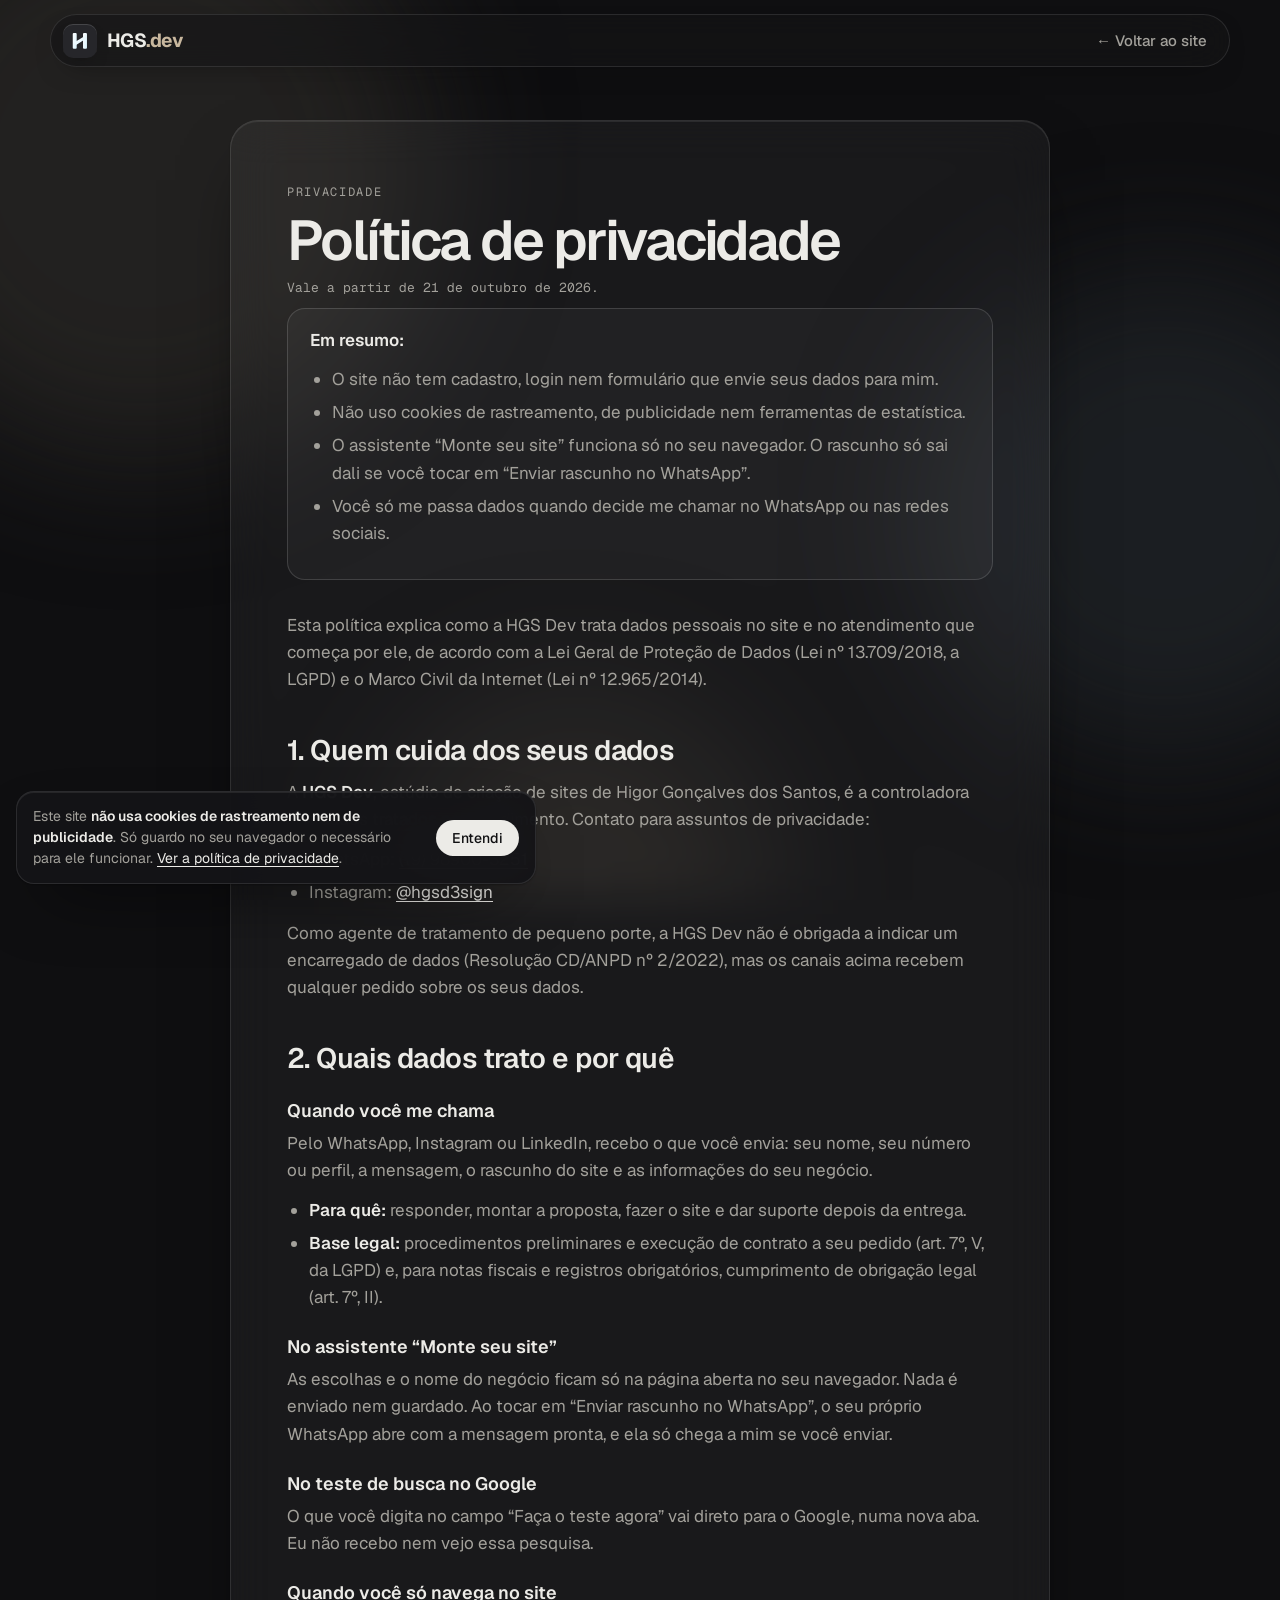
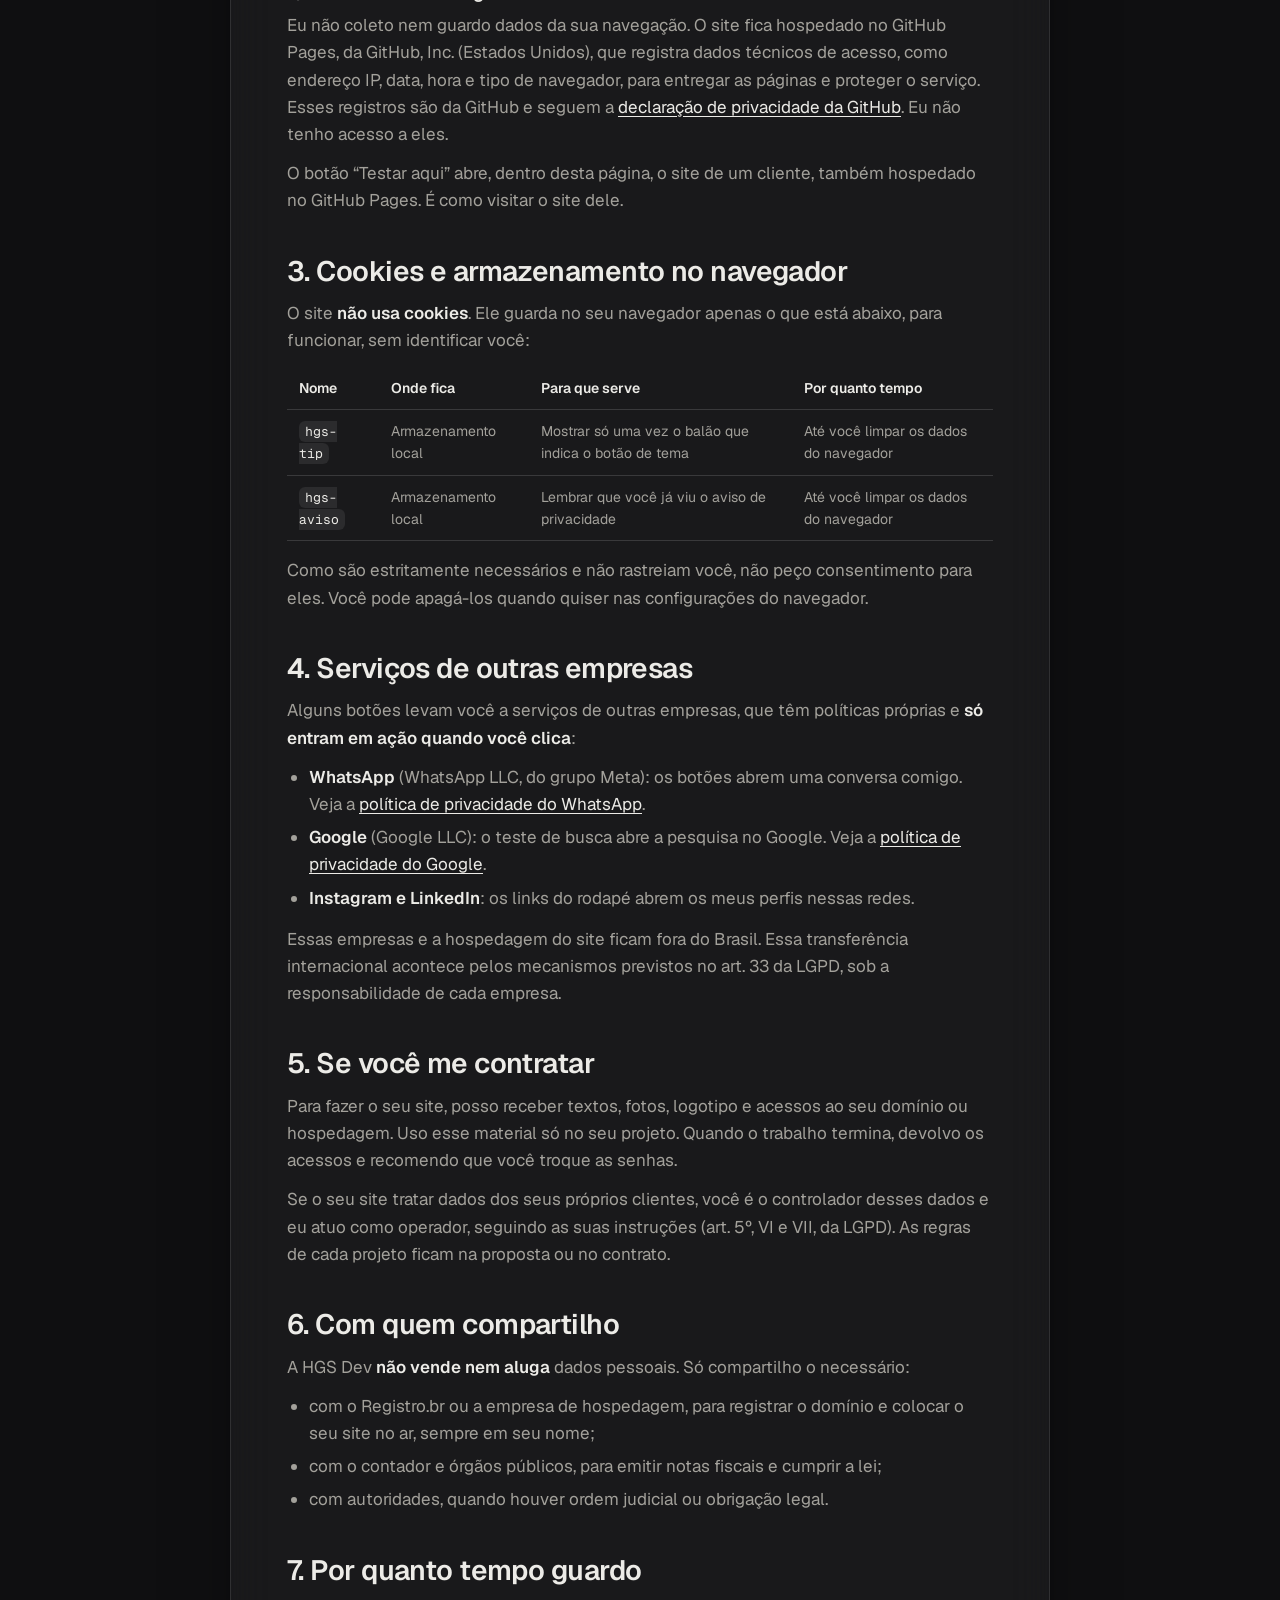
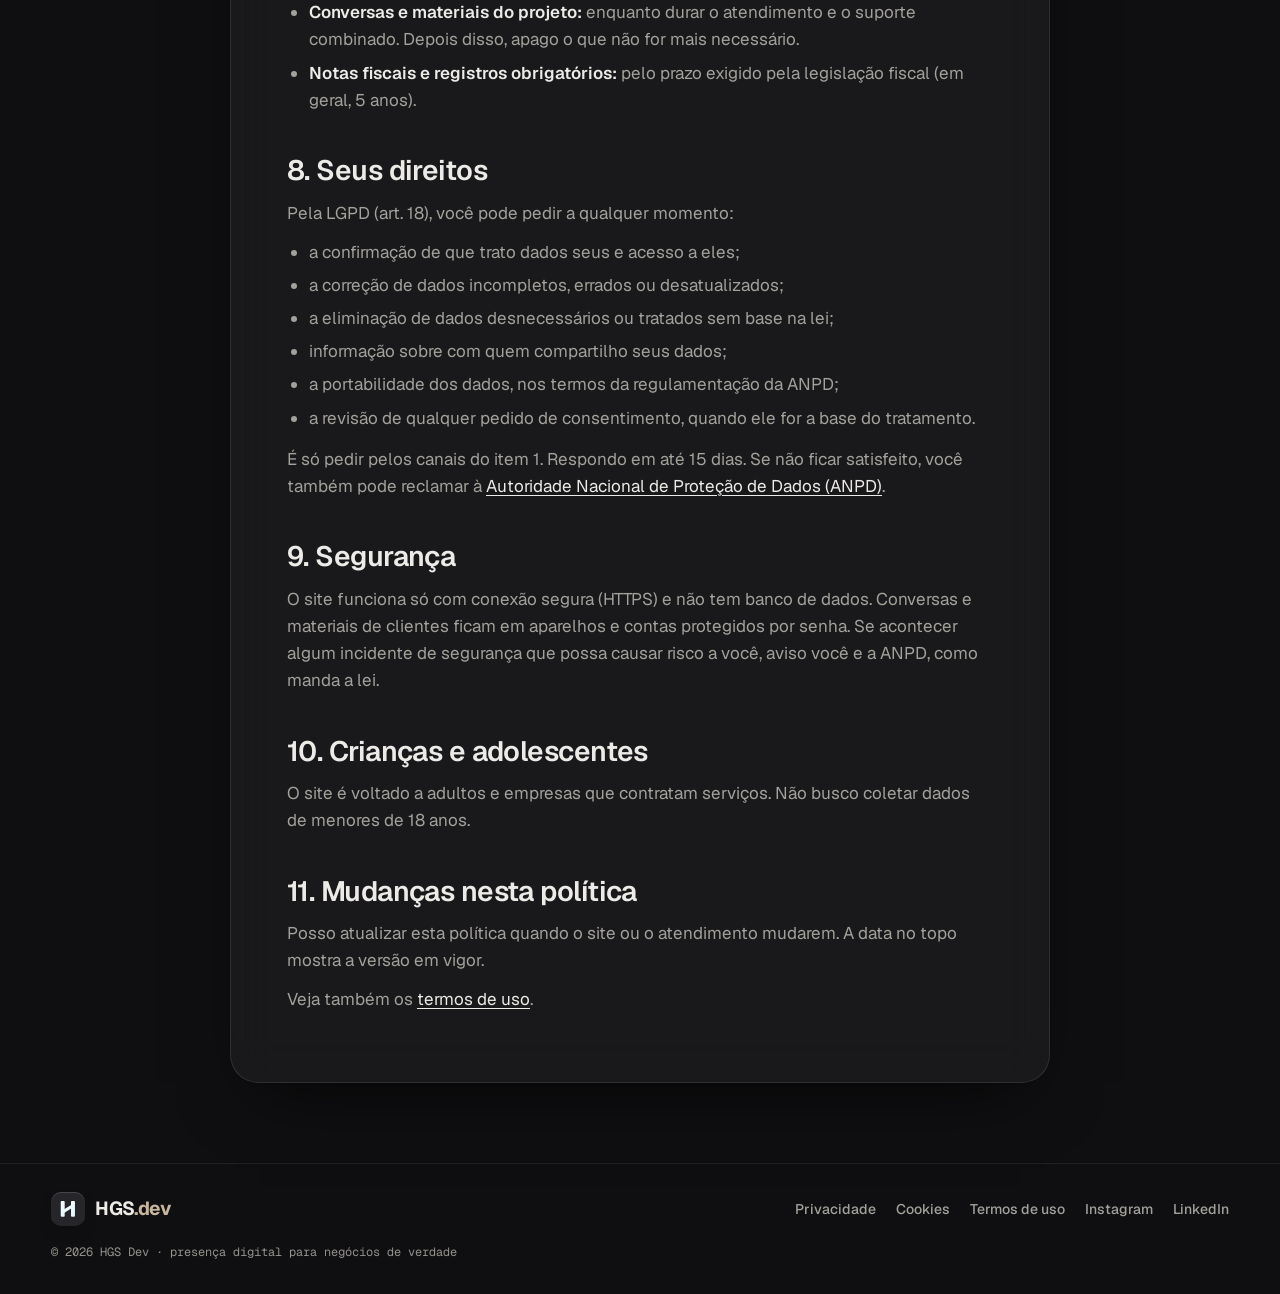
==== privacidade.html @ a647f573 "Política de privacidade, termos de uso e aviso de cookies (LGPD) - Páginas privacidade.html e termos" ====
<!doctype html>
<html lang="pt-BR" data-theme="dark">
<head>
  <meta charset="utf-8">
  <meta name="viewport" content="width=device-width, initial-scale=1">
  <title>Política de privacidade | HGS Dev</title>
  <meta name="description" content="Como o site da HGS Dev trata dados pessoais, cookies e armazenamento local, conforme a LGPD.">
  <link rel="canonical" href="https://www.hgsdev.com.br/privacidade.html">
  <meta name="theme-color" content="#0f0f11">
  <link rel="icon" href="img/favicon.svg" type="image/svg+xml">
  <link rel="preload" href="fonts/geist-normal-latin.woff2" as="font" type="font/woff2" crossorigin>
  <link rel="stylesheet" href="css/fonts.css">
  <link rel="stylesheet" href="css/style.css?v=10">
</head>
<body class="page-legal">
  <a class="skip-link" href="#conteudo">Pular para o conteúdo</a>
  <div class="backdrop" aria-hidden="true"><span></span><span></span><span></span></div>

  <header class="taskbar">
    <a href="index.html" class="brand" aria-label="HGS Dev, início">
      <span class="orb orb-sm"><svg viewBox="0 0 100 100" width="20" height="20" aria-hidden="true"><use href="#mark"/></svg></span>
      <span>HGS<b>.dev</b></span>
    </a>
    <a class="legal-back" href="index.html">← Voltar ao site</a>
  </header>

  <main id="conteudo" tabindex="-1" class="legal">
    <article class="legal-card glass">
      <p class="kicker">Privacidade</p>
      <h1>Política de privacidade</h1>
      <p class="legal-meta">Vale a partir de 21 de outubro de 2026.</p>

      <div class="legal-resumo">
        <p><strong>Em resumo:</strong></p>
        <ul>
          <li>O site não tem cadastro, login nem formulário que envie seus dados para mim.</li>
          <li>Não uso cookies de rastreamento, de publicidade nem ferramentas de estatística.</li>
          <li>O assistente “Monte seu site” funciona só no seu navegador. O rascunho só sai dali se você tocar em “Enviar rascunho no WhatsApp”.</li>
          <li>Você só me passa dados quando decide me chamar no WhatsApp ou nas redes sociais.</li>
        </ul>
      </div>

      <p>Esta política explica como a HGS Dev trata dados pessoais no site e no atendimento que começa por ele, de acordo com a Lei Geral de Proteção de Dados (Lei nº 13.709/2018, a LGPD) e o Marco Civil da Internet (Lei nº 12.965/2014).</p>

      <h2 id="quem-somos">1. Quem cuida dos seus dados</h2>
      <p>A <strong>HGS Dev</strong>, estúdio de criação de sites de Higor Gonçalves dos Santos, é a controladora dos dados tratados no atendimento. Contato para assuntos de privacidade:</p>
      <ul>
        <li>WhatsApp: <a href="https://wa.me/5519989003251" target="_blank" rel="noopener">(19) 98900-3251</a></li>
        <li>Instagram: <a href="https://instagram.com/hgsd3sign" target="_blank" rel="noopener">@hgsd3sign</a></li>
      </ul>
      <p>Como agente de tratamento de pequeno porte, a HGS Dev não é obrigada a indicar um encarregado de dados (Resolução CD/ANPD nº 2/2022), mas os canais acima recebem qualquer pedido sobre os seus dados.</p>

      <h2 id="dados">2. Quais dados trato e por quê</h2>

      <h3>Quando você me chama</h3>
      <p>Pelo WhatsApp, Instagram ou LinkedIn, recebo o que você envia: seu nome, seu número ou perfil, a mensagem, o rascunho do site e as informações do seu negócio.</p>
      <ul>
        <li><strong>Para quê:</strong> responder, montar a proposta, fazer o site e dar suporte depois da entrega.</li>
        <li><strong>Base legal:</strong> procedimentos preliminares e execução de contrato a seu pedido (art. 7º, V, da LGPD) e, para notas fiscais e registros obrigatórios, cumprimento de obrigação legal (art. 7º, II).</li>
      </ul>

      <h3>No assistente “Monte seu site”</h3>
      <p>As escolhas e o nome do negócio ficam só na página aberta no seu navegador. Nada é enviado nem guardado. Ao tocar em “Enviar rascunho no WhatsApp”, o seu próprio WhatsApp abre com a mensagem pronta, e ela só chega a mim se você enviar.</p>

      <h3>No teste de busca no Google</h3>
      <p>O que você digita no campo “Faça o teste agora” vai direto para o Google, numa nova aba. Eu não recebo nem vejo essa pesquisa.</p>

      <h3>Quando você só navega no site</h3>
      <p>Eu não coleto nem guardo dados da sua navegação. O site fica hospedado no GitHub Pages, da GitHub, Inc. (Estados Unidos), que registra dados técnicos de acesso, como endereço IP, data, hora e tipo de navegador, para entregar as páginas e proteger o serviço. Esses registros são da GitHub e seguem a <a href="https://docs.github.com/pt/site-policy/privacy-policies/github-general-privacy-statement" target="_blank" rel="noopener">declaração de privacidade da GitHub</a>. Eu não tenho acesso a eles.</p>
      <p>O botão “Testar aqui” abre, dentro desta página, o site de um cliente, também hospedado no GitHub Pages. É como visitar o site dele.</p>

      <h2 id="cookies">3. Cookies e armazenamento no navegador</h2>
      <p>O site <strong>não usa cookies</strong>. Ele guarda no seu navegador apenas o que está abaixo, para funcionar, sem identificar você:</p>
      <div class="tabela">
        <table>
          <thead>
            <tr><th scope="col">Nome</th><th scope="col">Onde fica</th><th scope="col">Para que serve</th><th scope="col">Por quanto tempo</th></tr>
          </thead>
          <tbody>
            <tr><td><code>hgs-tip</code></td><td>Armazenamento local</td><td>Mostrar só uma vez o balão que indica o botão de tema</td><td>Até você limpar os dados do navegador</td></tr>
            <tr><td><code>hgs-aviso</code></td><td>Armazenamento local</td><td>Lembrar que você já viu o aviso de privacidade</td><td>Até você limpar os dados do navegador</td></tr>
          </tbody>
        </table>
      </div>
      <p>Como são estritamente necessários e não rastreiam você, não peço consentimento para eles. Você pode apagá-los quando quiser nas configurações do navegador.</p>

      <h2 id="terceiros">4. Serviços de outras empresas</h2>
      <p>Alguns botões levam você a serviços de outras empresas, que têm políticas próprias e <strong>só entram em ação quando você clica</strong>:</p>
      <ul>
        <li><strong>WhatsApp</strong> (WhatsApp LLC, do grupo Meta): os botões abrem uma conversa comigo. Veja a <a href="https://www.whatsapp.com/legal/privacy-policy?lang=pt_BR" target="_blank" rel="noopener">política de privacidade do WhatsApp</a>.</li>
        <li><strong>Google</strong> (Google LLC): o teste de busca abre a pesquisa no Google. Veja a <a href="https://policies.google.com/privacy?hl=pt-BR" target="_blank" rel="noopener">política de privacidade do Google</a>.</li>
        <li><strong>Instagram e LinkedIn</strong>: os links do rodapé abrem os meus perfis nessas redes.</li>
      </ul>
      <p>Essas empresas e a hospedagem do site ficam fora do Brasil. Essa transferência internacional acontece pelos mecanismos previstos no art. 33 da LGPD, sob a responsabilidade de cada empresa.</p>

      <h2 id="clientes">5. Se você me contratar</h2>
      <p>Para fazer o seu site, posso receber textos, fotos, logotipo e acessos ao seu domínio ou hospedagem. Uso esse material só no seu projeto. Quando o trabalho termina, devolvo os acessos e recomendo que você troque as senhas.</p>
      <p>Se o seu site tratar dados dos seus próprios clientes, você é o controlador desses dados e eu atuo como operador, seguindo as suas instruções (art. 5º, VI e VII, da LGPD). As regras de cada projeto ficam na proposta ou no contrato.</p>

      <h2 id="compartilhamento">6. Com quem compartilho</h2>
      <p>A HGS Dev <strong>não vende nem aluga</strong> dados pessoais. Só compartilho o necessário:</p>
      <ul>
        <li>com o Registro.br ou a empresa de hospedagem, para registrar o domínio e colocar o seu site no ar, sempre em seu nome;</li>
        <li>com o contador e órgãos públicos, para emitir notas fiscais e cumprir a lei;</li>
        <li>com autoridades, quando houver ordem judicial ou obrigação legal.</li>
      </ul>

      <h2 id="prazo">7. Por quanto tempo guardo</h2>
      <ul>
        <li><strong>Conversas e materiais do projeto:</strong> enquanto durar o atendimento e o suporte combinado. Depois disso, apago o que não for mais necessário.</li>
        <li><strong>Notas fiscais e registros obrigatórios:</strong> pelo prazo exigido pela legislação fiscal (em geral, 5 anos).</li>
      </ul>

      <h2 id="direitos">8. Seus direitos</h2>
      <p>Pela LGPD (art. 18), você pode pedir a qualquer momento:</p>
      <ul>
        <li>a confirmação de que trato dados seus e acesso a eles;</li>
        <li>a correção de dados incompletos, errados ou desatualizados;</li>
        <li>a eliminação de dados desnecessários ou tratados sem base na lei;</li>
        <li>informação sobre com quem compartilho seus dados;</li>
        <li>a portabilidade dos dados, nos termos da regulamentação da ANPD;</li>
        <li>a revisão de qualquer pedido de consentimento, quando ele for a base do tratamento.</li>
      </ul>
      <p>É só pedir pelos canais do item 1. Respondo em até 15 dias. Se não ficar satisfeito, você também pode reclamar à <a href="https://www.gov.br/anpd/pt-br" target="_blank" rel="noopener">Autoridade Nacional de Proteção de Dados (ANPD)</a>.</p>

      <h2 id="seguranca">9. Segurança</h2>
      <p>O site funciona só com conexão segura (HTTPS) e não tem banco de dados. Conversas e materiais de clientes ficam em aparelhos e contas protegidos por senha. Se acontecer algum incidente de segurança que possa causar risco a você, aviso você e a ANPD, como manda a lei.</p>

      <h2 id="menores">10. Crianças e adolescentes</h2>
      <p>O site é voltado a adultos e empresas que contratam serviços. Não busco coletar dados de menores de 18 anos.</p>

      <h2 id="mudancas">11. Mudanças nesta política</h2>
      <p>Posso atualizar esta política quando o site ou o atendimento mudarem. A data no topo mostra a versão em vigor.</p>

      <p>Veja também os <a href="termos.html">termos de uso</a>.</p>
    </article>
  </main>

  <footer class="footer">
    <a href="index.html" class="brand"><span class="orb orb-sm"><svg viewBox="0 0 100 100" width="20" height="20" aria-hidden="true"><use href="#mark"/></svg></span><span>HGS<b>.dev</b></span></a>
    <nav class="social" aria-label="Informações legais e redes">
      <a href="privacidade.html" aria-current="page">Privacidade</a>
      <a href="privacidade.html#cookies">Cookies</a>
      <a href="termos.html">Termos de uso</a>
      <a href="https://instagram.com/hgsd3sign" target="_blank" rel="noopener">Instagram</a>
      <a href="https://www.linkedin.com/in/higorgsantos/" target="_blank" rel="noopener">LinkedIn</a>
    </nav>
    <p>© <span id="year">2026</span> HGS Dev · presença digital para negócios de verdade</p>
  </footer>

  <svg width="0" height="0" style="position:absolute" aria-hidden="true">
    <defs>
      <linearGradient id="mg" x1="0" y1="0" x2="1" y2="1"><stop offset="0" stop-color="#ffffff"/><stop offset="1" stop-color="#d9f4ff"/></linearGradient>
      <symbol id="mark" viewBox="0 0 100 100">
        <rect x="14" y="10" width="20" height="80" rx="5" fill="url(#mg)"/>
        <rect x="66" y="10" width="20" height="80" rx="5" fill="url(#mg)"/>
        <line x1="27" y1="64" x2="73" y2="36" stroke="url(#mg)" stroke-width="15" stroke-linecap="round"/>
      </symbol>
    </defs>
  </svg>

  <script src="js/aviso.js?v=1"></script>
</body>
</html>
---- css/fonts.css ----
/* Fontes hospedadas no próprio site (sem chamar o Google Fonts a cada visita) */
/* latin-ext */
@font-face {
  font-family: 'Geist';
  font-style: normal;
  font-weight: 400;
  font-display: swap;
  src: url(../fonts/geist-normal-latin-ext.woff2) format('woff2');
  unicode-range: U+0100-02BA, U+02BD-02C5, U+02C7-02CC, U+02CE-02D7, U+02DD-02FF, U+0304, U+0308, U+0329, U+1D00-1DBF, U+1E00-1E9F, U+1EF2-1EFF, U+2020, U+20A0-20AB, U+20AD-20C4, U+2113, U+2C60-2C7F, U+A720-A7FF;
}
/* latin */
@font-face {
  font-family: 'Geist';
  font-style: normal;
  font-weight: 400;
  font-display: swap;
  src: url(../fonts/geist-normal-latin.woff2) format('woff2');
  unicode-range: U+0000-00FF, U+0131, U+0152-0153, U+02BB-02BC, U+02C6, U+02DA, U+02DC, U+0304, U+0308, U+0329, U+2000-206F, U+20AC, U+2122, U+2191, U+2193, U+2212, U+2215, U+FEFF, U+FFFD;
}
/* latin-ext */
@font-face {
  font-family: 'Geist';
  font-style: normal;
  font-weight: 500;
  font-display: swap;
  src: url(../fonts/geist-normal-latin-ext.woff2) format('woff2');
  unicode-range: U+0100-02BA, U+02BD-02C5, U+02C7-02CC, U+02CE-02D7, U+02DD-02FF, U+0304, U+0308, U+0329, U+1D00-1DBF, U+1E00-1E9F, U+1EF2-1EFF, U+2020, U+20A0-20AB, U+20AD-20C4, U+2113, U+2C60-2C7F, U+A720-A7FF;
}
/* latin */
@font-face {
  font-family: 'Geist';
  font-style: normal;
  font-weight: 500;
  font-display: swap;
  src: url(../fonts/geist-normal-latin.woff2) format('woff2');
  unicode-range: U+0000-00FF, U+0131, U+0152-0153, U+02BB-02BC, U+02C6, U+02DA, U+02DC, U+0304, U+0308, U+0329, U+2000-206F, U+20AC, U+2122, U+2191, U+2193, U+2212, U+2215, U+FEFF, U+FFFD;
}
/* latin-ext */
@font-face {
  font-family: 'Geist';
  font-style: normal;
  font-weight: 600;
  font-display: swap;
  src: url(../fonts/geist-normal-latin-ext.woff2) format('woff2');
  unicode-range: U+0100-02BA, U+02BD-02C5, U+02C7-02CC, U+02CE-02D7, U+02DD-02FF, U+0304, U+0308, U+0329, U+1D00-1DBF, U+1E00-1E9F, U+1EF2-1EFF, U+2020, U+20A0-20AB, U+20AD-20C4, U+2113, U+2C60-2C7F, U+A720-A7FF;
}
/* latin */
@font-face {
  font-family: 'Geist';
  font-style: normal;
  font-weight: 600;
  font-display: swap;
  src: url(../fonts/geist-normal-latin.woff2) format('woff2');
  unicode-range: U+0000-00FF, U+0131, U+0152-0153, U+02BB-02BC, U+02C6, U+02DA, U+02DC, U+0304, U+0308, U+0329, U+2000-206F, U+20AC, U+2122, U+2191, U+2193, U+2212, U+2215, U+FEFF, U+FFFD;
}
/* latin-ext */
@font-face {
  font-family: 'Geist';
  font-style: normal;
  font-weight: 700;
  font-display: swap;
  src: url(../fonts/geist-normal-latin-ext.woff2) format('woff2');
  unicode-range: U+0100-02BA, U+02BD-02C5, U+02C7-02CC, U+02CE-02D7, U+02DD-02FF, U+0304, U+0308, U+0329, U+1D00-1DBF, U+1E00-1E9F, U+1EF2-1EFF, U+2020, U+20A0-20AB, U+20AD-20C4, U+2113, U+2C60-2C7F, U+A720-A7FF;
}
/* latin */
@font-face {
  font-family: 'Geist';
  font-style: normal;
  font-weight: 700;
  font-display: swap;
  src: url(../fonts/geist-normal-latin.woff2) format('woff2');
  unicode-range: U+0000-00FF, U+0131, U+0152-0153, U+02BB-02BC, U+02C6, U+02DA, U+02DC, U+0304, U+0308, U+0329, U+2000-206F, U+20AC, U+2122, U+2191, U+2193, U+2212, U+2215, U+FEFF, U+FFFD;
}
/* latin-ext */
@font-face {
  font-family: 'Geist';
  font-style: normal;
  font-weight: 800;
  font-display: swap;
  src: url(../fonts/geist-normal-latin-ext.woff2) format('woff2');
  unicode-range: U+0100-02BA, U+02BD-02C5, U+02C7-02CC, U+02CE-02D7, U+02DD-02FF, U+0304, U+0308, U+0329, U+1D00-1DBF, U+1E00-1E9F, U+1EF2-1EFF, U+2020, U+20A0-20AB, U+20AD-20C4, U+2113, U+2C60-2C7F, U+A720-A7FF;
}
/* latin */
@font-face {
  font-family: 'Geist';
  font-style: normal;
  font-weight: 800;
  font-display: swap;
  src: url(../fonts/geist-normal-latin.woff2) format('woff2');
  unicode-range: U+0000-00FF, U+0131, U+0152-0153, U+02BB-02BC, U+02C6, U+02DA, U+02DC, U+0304, U+0308, U+0329, U+2000-206F, U+20AC, U+2122, U+2191, U+2193, U+2212, U+2215, U+FEFF, U+FFFD;
}
/* latin-ext */
@font-face {
  font-family: 'Geist Mono';
  font-style: normal;
  font-weight: 400;
  font-display: swap;
  src: url(../fonts/geist-mono-normal-latin-ext.woff2) format('woff2');
  unicode-range: U+0100-02BA, U+02BD-02C5, U+02C7-02CC, U+02CE-02D7, U+02DD-02FF, U+0304, U+0308, U+0329, U+1D00-1DBF, U+1E00-1E9F, U+1EF2-1EFF, U+2020, U+20A0-20AB, U+20AD-20C4, U+2113, U+2C60-2C7F, U+A720-A7FF;
}
/* latin */
@font-face {
  font-family: 'Geist Mono';
  font-style: normal;
  font-weight: 400;
  font-display: swap;
  src: url(../fonts/geist-mono-normal-latin.woff2) format('woff2');
  unicode-range: U+0000-00FF, U+0131, U+0152-0153, U+02BB-02BC, U+02C6, U+02DA, U+02DC, U+0304, U+0308, U+0329, U+2000-206F, U+20AC, U+2122, U+2191, U+2193, U+2212, U+2215, U+FEFF, U+FFFD;
}
/* latin-ext */
@font-face {
  font-family: 'Geist Mono';
  font-style: normal;
  font-weight: 500;
  font-display: swap;
  src: url(../fonts/geist-mono-normal-latin-ext.woff2) format('woff2');
  unicode-range: U+0100-02BA, U+02BD-02C5, U+02C7-02CC, U+02CE-02D7, U+02DD-02FF, U+0304, U+0308, U+0329, U+1D00-1DBF, U+1E00-1E9F, U+1EF2-1EFF, U+2020, U+20A0-20AB, U+20AD-20C4, U+2113, U+2C60-2C7F, U+A720-A7FF;
}
/* latin */
@font-face {
  font-family: 'Geist Mono';
  font-style: normal;
  font-weight: 500;
  font-display: swap;
  src: url(../fonts/geist-mono-normal-latin.woff2) format('woff2');
  unicode-range: U+0000-00FF, U+0131, U+0152-0153, U+02BB-02BC, U+02C6, U+02DA, U+02DC, U+0304, U+0308, U+0329, U+2000-206F, U+20AC, U+2122, U+2191, U+2193, U+2212, U+2215, U+FEFF, U+FFFD;
}
---- css/style.css ----
/* HGS Dev — sóbrio, com janelas de vidro translúcido. Temas escuro e claro; cores e fontes no topo. */
:root, [data-theme="dark"] {
  --bg: #0f0f11;
  --ink: #ecebe7;
  --ink-soft: #a3a19b;
  --ink-faint: #94928c;   /* 4,5:1 ou mais sobre todos os fundos escuros */
  --accent: #c8b79e;
  --line: rgba(255, 255, 255, .08);
  --line-2: rgba(255, 255, 255, .14);
  --glass: rgba(255, 255, 255, .045);
  --glass-edge: rgba(255, 255, 255, .1);
  --glass-hi: rgba(255, 255, 255, .08);
  --bar: rgba(20, 20, 23, .6);
  --hover: rgba(255, 255, 255, .08);
  --field: rgba(255, 255, 255, .04);
  --tile: #26262a;
  --tile-ink: #ecebe7;
  --menu: rgba(20, 20, 23, .96);
  --scrim: rgba(6, 6, 8, .65);
  --modal: rgba(24, 24, 27, .86);
  --blob-1: #2c2a27; --blob-2: #22262a; --blob-3: #2a2724;
  --shadow: 0 30px 70px -30px rgba(0, 0, 0, .75), 0 1px 2px rgba(0, 0, 0, .3);
  --btn-hover: #fff;
  --spot: rgba(255, 238, 210, .13);
  --spot-core: rgba(255, 244, 228, .08);
  --tube: rgba(255, 255, 255, .13);
  --lit: #fffaf2;
  --glow: 0 0 3px #fff, 0 0 12px rgba(255, 244, 228, .85), 0 0 30px rgba(255, 236, 205, .5), 0 0 70px rgba(255, 230, 190, .28);
  --water: linear-gradient(180deg, #e7ddcc, #b9a789);
  color-scheme: dark;
}
[data-theme="light"] {
  --bg: #e9e6e0;
  --ink: #18181a;
  --ink-soft: #55534d;
  --ink-faint: #615d55;   /* 4,5:1 ou mais sobre todos os fundos claros */
  --accent: #7a5e3a;   /* 4,5:1 sobre os fundos claros */
  --line: rgba(0, 0, 0, .08);
  --line-2: rgba(0, 0, 0, .15);
  --glass: rgba(255, 255, 255, .42);
  --glass-edge: rgba(255, 255, 255, .7);
  --glass-hi: rgba(255, 255, 255, .85);
  --bar: rgba(250, 249, 246, .6);
  --hover: rgba(255, 255, 255, .75);
  --field: rgba(255, 255, 255, .6);
  --tile: #1c1c1e;
  --tile-ink: #f3f1ed;
  --menu: rgba(250, 249, 246, .96);
  --scrim: rgba(233, 230, 224, .6);
  --modal: rgba(250, 249, 246, .8);
  --blob-1: #d6d0c4; --blob-2: #c9cfd4; --blob-3: #ddd5c8;
  --shadow: 0 24px 60px -28px rgba(30, 28, 24, .35), 0 1px 2px rgba(30, 28, 24, .06);
  --btn-hover: #000;
  --spot: rgba(255, 214, 150, .45);
  --spot-core: rgba(255, 250, 240, .6);
  --tube: rgba(0, 0, 0, .14);
  --lit: #18181a;
  --glow: 0 0 14px rgba(214, 160, 80, .45), 0 0 40px rgba(214, 160, 80, .3);
  --water: linear-gradient(180deg, #3a3833, #18181a);
  color-scheme: light;
}
:root {
  --display: "Geist", "Segoe UI", sans-serif;
  --body: "Geist", "Segoe UI", sans-serif;
  --mono: "Geist Mono", ui-monospace, monospace;
  --gutter: clamp(16px, 4vw, 56px);
  --ease: cubic-bezier(.2, .7, .2, 1);
  --r: 20px;
}

*, *::before, *::after { box-sizing: border-box; }
html { scroll-behavior: smooth; scroll-padding-top: 96px; }
body { margin: 0; background: var(--bg); color: var(--ink); font: 400 17px/1.6 var(--body); -webkit-font-smoothing: antialiased; overflow-x: hidden; transition: background-color .5s var(--ease), color .5s var(--ease); }
img { display: block; max-width: 100%; }
a { color: inherit; text-decoration: none; }
button { font: inherit; color: inherit; background: none; border: 0; cursor: pointer; }
::selection { background: var(--ink); color: var(--bg); }
:focus-visible { outline: 2px solid var(--ink); outline-offset: 3px; border-radius: 8px; }

.backdrop { position: fixed; inset: 0; z-index: -1; pointer-events: none; overflow: hidden; }
.backdrop span { position: absolute; border-radius: 50%; filter: blur(70px); opacity: .7; animation: float 26s ease-in-out infinite alternate; transition: background .6s; }
.backdrop span:nth-child(1) { width: 46vmax; height: 46vmax; left: -12vmax; top: -10vmax; background: var(--blob-1); }
.backdrop span:nth-child(2) { width: 38vmax; height: 38vmax; right: -10vmax; top: 30vh; background: var(--blob-2); animation-delay: -8s; }
.backdrop span:nth-child(3) { width: 30vmax; height: 30vmax; left: 30vw; bottom: -14vmax; background: var(--blob-3); animation-delay: -16s; }
@keyframes float { to { transform: translate3d(6vw, 8vh, 0) scale(1.1); } }

/* ---------- vidro ---------- */
.glass, .window {
  position: relative;
  background: var(--glass);
  border: 1px solid var(--glass-edge);
  border-radius: var(--r);
  backdrop-filter: blur(22px) saturate(1.2);
  -webkit-backdrop-filter: blur(22px) saturate(1.2);
  box-shadow: var(--shadow), inset 0 1px 0 var(--glass-hi);
  transition: background-color .5s, border-color .5s;
}

.orb {
  position: relative; display: inline-grid; place-items: center; flex: none;
  width: 52px; height: 52px; border-radius: 14px;
  background: var(--tile); color: var(--tile-ink);
  box-shadow: inset 0 1px 0 rgba(255, 255, 255, .14), 0 8px 18px -10px rgba(0, 0, 0, .5);
  font: 600 18px var(--mono);
}
.orb svg { width: 46%; height: 46%; fill: none; stroke: currentColor; stroke-width: 1.8; stroke-linecap: round; stroke-linejoin: round; }
.orb-sm { width: 34px; height: 34px; border-radius: 10px; }
.orb-sm svg { width: 58%; height: 58%; stroke: none; }

/* ---------- botões ---------- */
.btn { display: inline-flex; align-items: center; justify-content: center; gap: 10px; padding: 14px 24px; border-radius: 999px; font: 500 15px var(--body); letter-spacing: -.005em; transition: transform .25s var(--ease), background .25s, color .25s, border-color .25s; }
.btn:hover { transform: translateY(-2px); }
.btn:active { transform: translateY(0); }
.btn-aqua, .btn-green { background: var(--ink); color: var(--bg); }
.btn-aqua:hover, .btn-green:hover { background: var(--btn-hover); }
.btn-glass { background: var(--hover); border: 1px solid var(--line-2); backdrop-filter: blur(10px); }
.btn-glass:hover { border-color: var(--ink); }
.btn-sm { padding: 9px 16px; font-size: 14px; }
.btn-wide { width: 100%; }
.btn-xl { padding: 18px 34px; font-size: 17px; }

/* ---------- barra superior ---------- */
.taskbar {
  position: fixed; top: 14px; left: 50%; transform: translateX(-50%); z-index: 50;
  width: min(1180px, calc(100% - 24px));
  display: flex; align-items: center; gap: 18px; padding: 8px 8px 8px 12px;
  border-radius: 999px; background: var(--bar); border: 1px solid var(--glass-edge);
  backdrop-filter: blur(22px) saturate(1.2); -webkit-backdrop-filter: blur(22px) saturate(1.2);
  box-shadow: 0 10px 30px -18px rgba(0, 0, 0, .6);
  transition: background-color .5s, transform .45s var(--ease), opacity .3s;
}
.taskbar.bar-hidden { transform: translate(-50%, calc(-100% - 24px)); opacity: 0; pointer-events: none; }
.brand { display: inline-flex; align-items: center; gap: 10px; font: 700 19px var(--display); letter-spacing: -.03em; }
.brand b { font-weight: 700; color: var(--accent); }
.nav { display: flex; gap: 2px; margin-left: auto; }
.nav a { padding: 8px 14px; border-radius: 999px; font: 500 15px var(--body); color: var(--ink-soft); transition: background .2s, color .2s; }
.nav a:hover { background: var(--hover); color: var(--ink); }
.menu-btn { display: none; width: 42px; height: 42px; border-radius: 50%; position: relative; background: var(--hover); }
.menu-btn span { position: absolute; left: 12px; right: 12px; height: 1.5px; background: var(--ink); transition: transform .3s var(--ease); }
.menu-btn span:first-child { top: 17px; } .menu-btn span:last-child { top: 24px; }
.menu-open .menu-btn span:first-child { transform: translateY(3.5px) rotate(45deg); }
.menu-open .menu-btn span:last-child { transform: translateY(-3.5px) rotate(-45deg); }

/* botão de tema: interruptor com rótulo, sempre visível */
.theme-wrap { position: relative; display: inline-flex; }
.theme-toggle { display: inline-flex; align-items: center; gap: 10px; padding: 5px 14px 5px 5px; border-radius: 999px; border: 1px solid var(--line-2); background: var(--hover); font: 500 14px var(--body); color: var(--ink); white-space: nowrap; transition: border-color .2s; }
.theme-toggle:hover { border-color: var(--ink); }
.tt-track { position: relative; width: 56px; height: 30px; border-radius: 999px; background: var(--tile); display: flex; align-items: center; justify-content: space-between; padding: 0 8px; }
.tt-track svg { width: 14px; height: 14px; fill: none; stroke: var(--tile-ink); stroke-width: 2; stroke-linecap: round; z-index: 1; opacity: .55; transition: opacity .3s; }
.tt-thumb { position: absolute; top: 3px; left: 3px; width: 24px; height: 24px; border-radius: 50%; background: var(--accent); box-shadow: 0 2px 6px rgba(0, 0, 0, .4); transition: transform .45s var(--ease); }
[data-theme="dark"] .tt-thumb { transform: translateX(26px); }
[data-theme="dark"] .tt-moon, [data-theme="light"] .tt-sun { opacity: 1; stroke: #111; }
.theme-tip {
  position: absolute; top: calc(100% + 14px); right: 0; width: max-content; max-width: 220px;
  padding: 10px 14px; border-radius: 12px; background: var(--ink); color: var(--bg); font: 500 13px/1.4 var(--body);
  box-shadow: var(--shadow); animation: tip-in .5s var(--ease) both;
}
.theme-tip::before { content: ""; position: absolute; top: -6px; right: 28px; width: 12px; height: 12px; background: var(--ink); transform: rotate(45deg); }
.theme-tip[hidden] { display: none; }
@keyframes tip-in { from { opacity: 0; transform: translateY(-6px); } }

/* ---------- hero com holofote ---------- */
.hero {
  position: relative; min-height: 100svh; overflow: hidden;
  padding: 104px var(--gutter) 60px;
  display: flex; flex-direction: column; align-items: center; justify-content: center; gap: 30px; text-align: center;
  --mx: 50%; --my: 45%; --spot-r: 0px;
  touch-action: pan-y;
}
.spotlight {
  position: absolute; inset: 0; pointer-events: none; z-index: 0;
  background:
    radial-gradient(circle var(--spot-r) at var(--mx) var(--my), var(--spot-core), transparent 70%),
    radial-gradient(circle calc(var(--spot-r) * 2.4) at var(--mx) var(--my), var(--spot), transparent 72%);
}
.spotlight::after {
  /* poeira na luz */
  content: ""; position: absolute; inset: 0; opacity: .5;
  background-image: radial-gradient(circle, rgba(255, 255, 255, .5) 0 1px, transparent 1.5px);
  background-size: 46px 46px;
  -webkit-mask: radial-gradient(circle calc(var(--spot-r) * 1.3) at var(--mx) var(--my), #000, transparent 70%);
  mask: radial-gradient(circle calc(var(--spot-r) * 1.3) at var(--mx) var(--my), #000, transparent 70%);
  animation: dust 18s linear infinite;
}
@keyframes dust { to { background-position: 46px -92px; } }
.hero > * { position: relative; z-index: 1; }

.hero-meta {
  width: min(1180px, 100%); display: flex; justify-content: space-between; gap: 16px;
  padding: 12px 2px; border-top: 1px solid var(--line); border-bottom: 1px solid var(--line);
  font: 400 12px var(--mono); letter-spacing: .1em; text-transform: uppercase; color: var(--ink-faint);
}
.hero-meta .live { display: inline-flex; align-items: center; gap: 8px; color: var(--ink-soft); }
.hero-meta .live i { width: 7px; height: 7px; border-radius: 50%; background: #4caf72; box-shadow: 0 0 0 0 rgba(76, 175, 114, .5); animation: ping 2.2s infinite; }
@keyframes ping { 70% { box-shadow: 0 0 0 7px rgba(76, 175, 114, 0); } 100% { box-shadow: 0 0 0 0 rgba(76, 175, 114, 0); } }

.stage { width: min(1180px, 100%); padding: clamp(10px, 3vw, 40px) 0; }
.sign { margin: 0; font: 700 clamp(48px, 11vw, 170px)/1 var(--display); letter-spacing: -.045em; }
.sign-line { display: block; white-space: nowrap; }
.ch { position: relative; display: inline-block; --on: 0; color: transparent; -webkit-text-stroke: 1px var(--tube); }
.ch::after { content: attr(data-ch); position: absolute; inset: 0; color: var(--lit); -webkit-text-stroke: 0; text-shadow: var(--glow); opacity: var(--on); }
.ch.sp { width: .24em; }
.sign-hint { display: inline-flex; align-items: center; gap: 10px; margin: 22px 0 0; font: 400 12px var(--mono); letter-spacing: .12em; text-transform: uppercase; color: var(--ink-faint); transition: opacity .5s; }
.hint-dot { width: 10px; height: 10px; border-radius: 50%; border: 1px solid var(--accent); animation: ring 1.8s infinite; }
@keyframes ring { 0% { box-shadow: 0 0 0 0 rgba(200, 183, 158, .6); } 100% { box-shadow: 0 0 0 10px rgba(200, 183, 158, 0); } }
.hero.lit .sign-hint { opacity: 0; }

.hero-card { width: min(720px, 100%); padding: 24px clamp(20px, 3vw, 34px); }
.hero-card p { margin: 0 0 20px; font-size: clamp(16px, 1.4vw, 18px); color: var(--ink-soft); }
.hero-card strong { color: var(--ink); font-weight: 600; }
.actions { display: flex; flex-wrap: wrap; justify-content: center; gap: 10px; }

/* ---------- dock ---------- */
.dock-wrap { padding: 0 var(--gutter); display: flex; justify-content: center; }
.dock { list-style: none; margin: 0; padding: 18px 22px; display: flex; flex-wrap: wrap; justify-content: center; gap: 10px 16px; border-radius: 26px; }
.dock li { display: grid; justify-items: center; gap: 10px; width: 112px; font: 500 13px/1.3 var(--body); text-align: center; color: var(--ink-soft); }
.dock .orb { transition: transform .3s var(--ease); }
.dock li:hover .orb { transform: translateY(-6px); }

/* ---------- seções ---------- */
.section { padding: clamp(72px, 10vw, 130px) var(--gutter); max-width: 1280px; margin: 0 auto; }
.section-head { max-width: 720px; margin: 0 auto clamp(36px, 5vw, 56px); text-align: center; }
.kicker { display: inline-block; margin: 0 0 14px; font: 400 12px var(--mono); letter-spacing: .14em; text-transform: uppercase; color: var(--ink-faint); }
.section-head h2 { margin: 0; font: 600 clamp(34px, 5vw, 62px)/1.05 var(--display); letter-spacing: -.04em; }
.section-head p { margin: 18px auto 0; color: var(--ink-soft); }
.hl { color: var(--accent); }

/* ---------- presença digital ---------- */
.facts { display: grid; grid-template-columns: repeat(4, 1fr); gap: 16px; }
.fact { padding: 24px 22px; }
.fact-n { font: 400 12px var(--mono); color: var(--accent); }
.fact h3 { margin: 14px 0 8px; font: 600 20px/1.2 var(--display); letter-spacing: -.03em; }
.fact p { margin: 0; color: var(--ink-soft); font-size: 15px; }
.search-test { margin-top: 22px; padding: 22px; display: grid; gap: 14px; }
.search-test label { color: var(--ink-soft); }
.search-test strong { color: var(--ink); font-weight: 600; }
.search-row { display: flex; gap: 10px; }
.search-row input { flex: 1; min-width: 0; padding: 13px 18px; border-radius: 999px; border: 1px solid var(--line-2); background: var(--field); color: var(--ink); font: 400 16px var(--body); }
.search-row input:focus { outline: none; border-color: var(--ink); }

/* ---------- janelas ---------- */
.window { overflow: hidden; border-radius: 16px; --r: 16px; }
.titlebar { display: flex; align-items: center; gap: 10px; padding: 11px 14px; border-bottom: 1px solid var(--line); background: var(--field); }
.t-icon { display: none; }
.t-title { order: 2; flex: 1; text-align: center; font: 400 12px var(--mono); color: var(--ink-faint); white-space: nowrap; overflow: hidden; text-overflow: ellipsis; padding-right: 54px; }
.t-btns { order: 1; display: flex; gap: 7px; }
.t-btns i, .t-btns .x { display: block; width: 11px; height: 11px; border-radius: 50%; background: var(--line-2); border: 0; padding: 0; transition: background .2s; }
.window:hover .t-btns .x { background: #d9644f; }
.window:hover .t-btns i:first-child { background: #d9a64f; }
.window:hover .t-btns i:nth-child(2) { background: #5aa86b; }

.bento { display: grid; grid-template-columns: 1.35fr 1fr; gap: 22px; }
.project.big { grid-row: span 2; }
.project { display: flex; flex-direction: column; transition: transform .4s var(--ease), box-shadow .4s; }
.project:hover { transform: translateY(-4px); }
.shot { aspect-ratio: 16 / 10; overflow: hidden; container-type: size; background: #fff; margin: 10px 10px 0; border-radius: 10px; border: 1px solid var(--line); }
.project.big .shot { aspect-ratio: auto; flex: 1; min-height: 340px; }
.shot img { width: 100%; transition: transform 5s var(--ease); }
.project:hover .shot img { transform: translateY(calc(-100% + 100cqh)); }
.win-body { display: grid; gap: 14px; padding: 20px 22px 22px; }
.project.big .win-body { grid-template-columns: 1.2fr 1fr; gap: 24px; align-items: end; }
.win-body .meta { margin: 0 0 6px; font: 400 12px var(--mono); letter-spacing: .08em; text-transform: uppercase; color: var(--ink-faint); }
.win-body h3 { margin: 0 0 8px; font: 600 clamp(24px, 2.4vw, 32px)/1.1 var(--display); letter-spacing: -.035em; }
.win-body p { margin: 0; color: var(--ink-soft); font-size: 15.5px; }
.tags { display: flex; flex-wrap: wrap; gap: 6px; list-style: none; padding: 0; margin: 0 0 12px; }
.tags li { padding: 4px 11px; border-radius: 999px; border: 1px solid var(--line-2); font: 400 12px var(--mono); color: var(--ink-soft); }
.links { display: flex; flex-wrap: wrap; gap: 8px; }

/* ---------- assistente ---------- */
.wizard-body { display: grid; grid-template-columns: 1fr 1.1fr; gap: clamp(20px, 3vw, 40px); padding: clamp(18px, 3vw, 34px); }
.builder-form { display: grid; gap: 22px; align-content: start; }
fieldset { border: 0; margin: 0; padding: 0; }
legend { display: flex; align-items: center; gap: 10px; margin-bottom: 12px; font: 600 16px var(--body); }
legend span { display: grid; place-items: center; width: 24px; height: 24px; border-radius: 50%; border: 1px solid var(--line-2); font: 400 12px var(--mono); }
.chips { display: flex; flex-wrap: wrap; gap: 8px; }
.chips input { position: absolute; opacity: 0; pointer-events: none; }
.chips span { display: inline-block; padding: 9px 15px; border-radius: 999px; user-select: none; background: var(--field); border: 1px solid var(--line-2); font: 500 14px var(--body); color: var(--ink-soft); transition: all .2s var(--ease); }
.chips label:hover span { border-color: var(--ink); color: var(--ink); }
.chips input:checked + span { background: var(--ink); color: var(--bg); border-color: var(--ink); }
.chips input:focus-visible + span { outline: 2px solid var(--ink); outline-offset: 2px; }
.field { display: grid; gap: 8px; font: 600 15px var(--body); }
.field input { padding: 13px 16px; border-radius: 12px; border: 1px solid var(--line-2); background: var(--field); color: var(--ink); font: 400 16px var(--body); }
.field input:focus { outline: none; border-color: var(--ink); }

.preview {
  position: sticky; top: 100px; border-radius: 12px; overflow: hidden;
  --pv-bg: #111113; --pv-ink: #ececec; --pv-soft: rgba(255, 255, 255, .08); --pv-acc: #ececec; --pv-acc2: #8d8a84;
  background: var(--pv-bg); transition: background .5s;
  border: 1px solid var(--line-2); box-shadow: 0 30px 60px -34px rgba(0, 0, 0, .6);
}
.preview[data-estilo="claro"] { --pv-bg: #faf8f4; --pv-ink: #1b1a17; --pv-soft: rgba(0, 0, 0, .06); --pv-acc: #1b1a17; --pv-acc2: #a5875a; }
.preview[data-estilo="vivo"] { --pv-bg: #fff4e2; --pv-ink: #1a1446; --pv-soft: rgba(26, 20, 70, .08); --pv-acc: #ff5a36; --pv-acc2: #2bd4a4; }
.pv-bar { display: flex; align-items: center; gap: 6px; padding: 9px 12px; background: var(--pv-soft); }
.pv-bar i { width: 9px; height: 9px; border-radius: 50%; background: var(--pv-ink); opacity: .2; }
.pv-bar span { margin-left: 8px; font: 400 11px var(--mono); color: var(--pv-ink); opacity: .6; }
.pv-body { height: 500px; overflow: hidden; padding: 16px; display: flex; flex-direction: column; gap: 10px; color: var(--pv-ink); }
.pv-nav { display: flex; align-items: center; justify-content: space-between; font: 700 13px var(--display); }
.pv-nav i { display: flex; gap: 8px; }
.pv-nav i b { width: 28px; height: 6px; border-radius: 3px; background: var(--pv-soft); }
.pv-nav em { font-style: normal; font: 500 9px var(--mono); padding: 6px 10px; border-radius: 999px; background: var(--pv-acc); color: var(--pv-bg); }
.pv-block { border-radius: 10px; background: var(--pv-soft); padding: 12px; animation: pv-in .5s var(--ease) both; }
.pv-block .pv-h { margin: 0 0 8px; font: 400 10px var(--mono); letter-spacing: .12em; text-transform: uppercase; opacity: .55; }
.pv-hero { background: none; padding: 16px 4px; }
.pv-hero strong { display: block; font: 700 clamp(22px, 2.6vw, 32px)/1 var(--display); letter-spacing: -.04em; }
.pv-hero strong span { color: var(--pv-acc2); }
.preview[data-estilo="claro"] .pv-hero strong { font-family: Georgia, "Times New Roman", serif; font-weight: 400; font-style: italic; letter-spacing: -.01em; }
.preview[data-estilo="vivo"] .pv-hero strong span { color: var(--pv-acc); }
.pv-hero p { margin: 10px 0 12px; font-size: 11px; opacity: .65; }
.pv-hero .pv-btn { display: inline-block; padding: 7px 12px; border-radius: 999px; font: 500 9px var(--mono); background: var(--pv-acc); color: var(--pv-bg); }
.pv-row { display: grid; grid-template-columns: repeat(3, 1fr); gap: 8px; }
.pv-row span { height: 34px; border-radius: 6px; background: var(--pv-soft); }
.pv-row.tall span { height: 54px; background: linear-gradient(135deg, var(--pv-acc), var(--pv-acc2)); opacity: .45; }
.pv-lines span { display: block; height: 6px; border-radius: 3px; background: var(--pv-ink); opacity: .14; margin-bottom: 6px; }
.pv-lines span:nth-child(2) { width: 80%; } .pv-lines span:nth-child(3) { width: 55%; }
.pv-quote { margin: 0; font: italic 500 11px var(--body); opacity: .75; }
.pv-map { height: 60px; border-radius: 6px; background: repeating-linear-gradient(45deg, var(--pv-soft) 0 8px, transparent 8px 16px); position: relative; }
.pv-map::after { content: ""; position: absolute; left: 50%; top: 30%; width: 12px; height: 12px; border-radius: 50% 50% 50% 0; transform: rotate(-45deg); background: var(--pv-acc); }
.pv-cal { display: grid; grid-template-columns: repeat(7, 1fr); gap: 4px; }
.pv-cal span { height: 18px; border-radius: 4px; background: var(--pv-soft); }
.pv-cal span.on { background: var(--pv-acc); }
.pv-wa { margin-top: auto; align-self: flex-end; padding: 8px 12px; border-radius: 999px; background: #25d366; color: #05391c; font: 500 9px var(--mono); }
@keyframes pv-in { from { opacity: 0; transform: translateY(14px) scale(.98); } }

/* ---------- processo ---------- */
.progress { height: 6px; border-radius: 999px; padding: 0; margin-bottom: 26px; --r: 999px; overflow: hidden; }
.progress span { display: block; height: 100%; width: 0; background: var(--ink); border-radius: 999px; transition: width .4s var(--ease); }
.steps { list-style: none; padding: 0; margin: 0; display: grid; grid-template-columns: repeat(4, 1fr); gap: 16px; }
.step { padding: 22px; }
.step .orb, .step h3 { transition: opacity .5s var(--ease), color .5s var(--ease); }
.step:not(.active) .orb { opacity: .4; }
.step:not(.active) h3 { color: var(--ink-soft); }
.step .orb { width: 38px; height: 38px; border-radius: 10px; font-size: 14px; }
.step h3 { margin: 16px 0 8px; font: 600 21px var(--display); letter-spacing: -.03em; }
.step p { margin: 0; color: var(--ink-soft); font-size: 15px; }

/* ---------- metas ---------- */
.spheres { display: grid; grid-template-columns: repeat(4, 1fr); gap: 22px; justify-items: center; }
.sphere { position: relative; display: grid; justify-items: center; gap: 14px; width: 100%; }
.water { position: relative; width: min(160px, 100%); aspect-ratio: 1; border-radius: 50%; overflow: hidden; background: var(--glass); border: 1px solid var(--glass-edge); backdrop-filter: blur(14px); box-shadow: var(--shadow), inset 0 1px 0 var(--glass-hi); }
.water i { position: absolute; left: -50%; width: 200%; height: 200%; top: 100%; border-radius: 42%; background: var(--water); animation: wave 8s linear infinite; transition: top 1.8s var(--ease); }
@keyframes wave { to { transform: rotate(360deg); } }
.sphere b { position: absolute; top: calc(min(160px, 100%) / 2); left: 50%; transform: translate(-50%, -50%); z-index: 2; font: 600 36px var(--display); letter-spacing: -.04em; color: var(--bg); }
.sphere span { font: 400 12px var(--mono); letter-spacing: .1em; text-transform: uppercase; color: var(--ink-faint); }

/* ---------- dúvidas ---------- */
.faq-list { max-width: 820px; margin: 0 auto; display: grid; gap: 10px; }
details { padding: 0 22px; --r: 16px; }
summary { list-style: none; display: flex; justify-content: space-between; align-items: center; gap: 18px; padding: 19px 0; font: 500 clamp(16px, 1.6vw, 19px) var(--body); letter-spacing: -.01em; cursor: pointer; }
summary::-webkit-details-marker { display: none; }
summary::after { content: "+"; flex: none; font: 300 24px/1 var(--body); color: var(--ink-faint); transition: transform .3s var(--ease); }
details[open] summary::after { transform: rotate(45deg); }
details p { margin: 0 0 20px; color: var(--ink-soft); }

/* ---------- CTA ---------- */
.cta { padding: clamp(80px, 10vw, 140px) var(--gutter); display: grid; justify-items: center; }
.cta-card { width: min(900px, 100%); padding: clamp(30px, 5vw, 64px); text-align: center; border-radius: 28px; --r: 28px; }
.cta-card h2 { margin: 0 0 14px; font: 600 clamp(32px, 5.2vw, 64px)/1.04 var(--display); letter-spacing: -.045em; }
.cta-card p { margin: 0 0 28px; color: var(--ink-soft); }

/* ---------- rodapé ---------- */
.footer { display: flex; flex-wrap: wrap; justify-content: space-between; align-items: center; gap: 18px; padding: 28px var(--gutter) 34px; border-top: 1px solid var(--line); }
.social { display: flex; flex-wrap: wrap; gap: 20px; }
.social a { font: 500 14px var(--body); color: var(--ink-soft); }
.social a:hover { color: var(--ink); }
.footer p { margin: 0; width: 100%; font: 400 12px var(--mono); color: var(--ink-faint); }

.wa-float {
  position: fixed; right: 20px; bottom: 20px; z-index: 40;
  display: inline-flex; align-items: center; gap: 10px; padding: 12px 18px 12px 14px; border-radius: 999px;
  background: var(--ink); color: var(--bg); font: 500 14px var(--body);
  box-shadow: 0 16px 34px -14px rgba(0, 0, 0, .5);
  transform: translateY(120px); transition: transform .5s var(--ease);
}
.wa-float.show { transform: none; }
.wa-float svg { width: 20px; height: 20px; color: #25d366; }

/* ---------- modal ---------- */
.modal { position: fixed; inset: 0; z-index: 80; display: grid; place-items: center; padding: 20px; background: var(--scrim); backdrop-filter: blur(8px); }
.modal[hidden] { display: none; }
.modal-box { width: min(1200px, 100%); height: min(820px, 100%); display: flex; flex-direction: column; background: var(--modal); animation: pv-in .35s var(--ease); }
.modal-box .titlebar { gap: 14px; }
.modal-box .device-toggle { order: 2; margin: 0 auto; }
.modal-box .titlebar > a { order: 3; font: 400 12px var(--mono); color: var(--ink-soft); }
.modal-box .t-btns .x { background: #d9644f; cursor: pointer; }
.device-toggle { display: flex; padding: 3px; border-radius: 999px; background: var(--hover); }
.device-toggle button { padding: 5px 13px; border-radius: 999px; font: 500 13px var(--body); color: var(--ink-soft); }
.device-toggle button.on { background: var(--ink); color: var(--bg); }
.modal-stage { flex: 1; display: grid; place-items: center; transition: padding .4s; }
.modal-stage iframe { width: 100%; height: 100%; border: 0; background: #fff; transition: width .5s var(--ease), border-radius .5s; }
.modal-stage.mobile { padding: 18px; }
.modal-stage.mobile iframe { width: 390px; max-width: 100%; border-radius: 30px; border: 8px solid var(--tile); }

/* ---------- acessibilidade: pular para o conteúdo ---------- */
.skip-link { position: fixed; left: 16px; top: -100px; z-index: 300; padding: 10px 16px; border-radius: 999px; background: var(--ink); color: var(--bg); font: 600 14px var(--body); }
.skip-link:focus { top: 12px; }

/* ---------- aviso de privacidade (cookies) ---------- */
.aviso { position: fixed; left: 16px; bottom: 16px; z-index: 60; display: flex; align-items: center; gap: 16px; max-width: 520px; padding: 14px 16px; border-radius: 18px; font: 400 14px/1.5 var(--body); color: var(--ink-soft); background: var(--menu); }
.aviso strong { color: var(--ink); font-weight: 600; }
.aviso p { margin: 0; }
.aviso a { color: var(--ink); text-decoration: underline; text-underline-offset: 3px; }
.aviso .btn { flex: none; }

/* ---------- páginas de política e termos ---------- */
.legal { padding: 120px var(--gutter) 80px; }
.legal-card { max-width: 820px; margin: 0 auto; padding: clamp(24px, 5vw, 56px); border-radius: 28px; }
.legal h1 { margin: 0 0 8px; font: 600 clamp(34px, 5vw, 56px)/1.05 var(--display); letter-spacing: -.04em; }
.legal-meta { margin: 0 0 28px; font: 400 13px var(--mono); color: var(--ink-faint); }
.legal-resumo { margin: 0 0 32px; padding: 18px 22px; border-radius: 18px; border: 1px solid var(--line-2); background: var(--field); }
.legal-resumo p { margin: 0; }
.legal-resumo ul { margin: 10px 0 0; }
.legal h2 { margin: 40px 0 12px; font: 600 clamp(22px, 3vw, 28px)/1.2 var(--display); letter-spacing: -.02em; scroll-margin-top: 100px; }
.legal h3 { margin: 24px 0 8px; font: 600 18px var(--display); }
.legal p { margin: 0 0 12px; color: var(--ink-soft); }
.legal strong { color: var(--ink); font-weight: 600; }
.legal ul { margin: 8px 0 14px; padding-left: 22px; display: grid; gap: 6px; color: var(--ink-soft); }
.legal a { color: var(--ink); text-decoration: underline; text-underline-offset: 3px; }
.legal .tabela { overflow-x: auto; margin: 12px 0 16px; }
.legal table { width: 100%; min-width: 520px; border-collapse: collapse; font-size: 14px; }
.legal th, .legal td { padding: 10px 12px; border-bottom: 1px solid var(--line-2); text-align: left; vertical-align: top; color: var(--ink-soft); }
.legal th { color: var(--ink); font-weight: 600; }
.legal code { padding: 2px 6px; border-radius: 6px; background: var(--hover); font: 400 13px var(--mono); color: var(--ink); }
.legal-back { margin-left: auto; padding: 8px 14px; border-radius: 999px; font: 500 15px var(--body); color: var(--ink-soft); transition: background .2s, color .2s; }
.legal-back:hover { background: var(--hover); color: var(--ink); }

/* ---------- revelar ao rolar ---------- */
.reveal { opacity: 0; transform: translateY(26px); transition: opacity .8s var(--ease), transform .8s var(--ease); }
.reveal.in { opacity: 1; transform: none; }
.project.reveal.in:hover { transform: translateY(-4px); }

/* ---------- cursor de mãozinha ---------- */
.has-hand, .has-hand a, .has-hand button, .has-hand label, .has-hand summary, .has-hand input { cursor: none; }
.hand { position: fixed; top: 0; left: 0; z-index: 200; pointer-events: none; width: 42px; height: 42px; margin: -3px 0 0 -14px; transform-origin: 14px 3px; filter: drop-shadow(0 4px 6px rgba(0, 0, 0, .3)); transition: opacity .2s; }
.hand svg { width: 100%; height: 100%; display: block; transform-origin: 34% 6%; transition: transform .18s var(--ease); }
.hand.point svg { transform: scale(1.15); }
.hand.press svg { transform: scale(.9) rotate(-8deg); }
.hand.gone { opacity: 0; }

/* ---------- responsivo ---------- */
@media (max-width: 1080px) {
  .bento { grid-template-columns: 1fr; }
  .project.big { grid-row: auto; }
  .project.big .shot { aspect-ratio: 16 / 10; flex: none; min-height: 0; }
  .project.big .win-body { grid-template-columns: 1fr; }
  .wizard-body { grid-template-columns: 1fr; }
  .preview { position: relative; top: 0; }
  .steps, .spheres, .facts { grid-template-columns: repeat(2, 1fr); }
  .taskbar > .btn { display: none; }
}
@media (max-width: 760px) {
  .aviso { left: 12px; right: 12px; flex-direction: column; align-items: stretch; max-width: none; }
  .taskbar { gap: 8px; }
  .nav { position: absolute; top: calc(100% + 8px); left: 0; right: 0; flex-direction: column; gap: 2px; padding: 8px; border-radius: 20px; background: var(--menu); border: 1px solid var(--line-2); box-shadow: var(--shadow); opacity: 0; transform: translateY(-8px); pointer-events: none; transition: opacity .25s, transform .25s var(--ease); }
  .menu-open .nav { opacity: 1; transform: none; pointer-events: auto; }
  .nav a { padding: 14px 16px; font-size: 17px; }
  .theme-wrap { margin-left: auto; }
  .menu-btn { display: block; }
  .theme-toggle { padding: 4px 12px 4px 4px; font-size: 13px; }
  .hero { padding-top: 96px; gap: 24px; }
  .hide-sm { display: none; }
  .hero-meta { font-size: 10px; letter-spacing: .06em; }
  .sign-line { white-space: normal; }
  .dock li { width: 92px; font-size: 12px; }
  .dock .orb { width: 44px; height: 44px; }
  .steps, .facts { grid-template-columns: 1fr; }
  .search-row { flex-direction: column; }
  .pv-body { height: 430px; }
  .t-title { padding-right: 0; }
  .wa-float span { display: none; }
  .wa-float { padding: 13px; }
}
@media (max-width: 400px) {
  .brand > span:last-child { display: none; }
}
@media (prefers-reduced-motion: reduce) {
  *, *::before, *::after { animation: none !important; transition-duration: .01ms !important; }
  html { scroll-behavior: auto; }
  .reveal { opacity: 1; transform: none; }
}
.sphere small { max-width: 220px; margin-top: -6px; font: 400 14px/1.45 var(--body); color: var(--ink-soft); text-align: center; }
.sphere span { color: var(--ink); font-size: 13px; }
.sphere-note { margin: 34px 0 0; text-align: center; font: 400 12px var(--mono); color: var(--ink-faint); }
.sphere-note a { color: var(--ink); text-decoration: underline; text-underline-offset: 3px; }

/* projeto em faixa larga (fim do mosaico) */
.project.wide { grid-column: 1 / -1; flex-direction: row; align-items: stretch; }
.project.wide .shot { flex: 1.35; aspect-ratio: 16 / 9; margin: 10px; }
.project.wide .win-body { flex: 1; align-content: center; }
@media (max-width: 1080px) {
  .project.wide { flex-direction: column; }
  .project.wide .shot { flex: none; aspect-ratio: 16 / 10; margin: 10px 10px 0; }
}

/* na janela "Testar aqui" o site do projeto roda numa moldura que não repassa o mouse:
   desliga a mãozinha e volta o cursor normal até fechar */
.modal-open .hand { display: none; }
.modal-open, .modal-open .modal * { cursor: auto; }
.modal-open .modal a, .modal-open .modal button { cursor: pointer; }
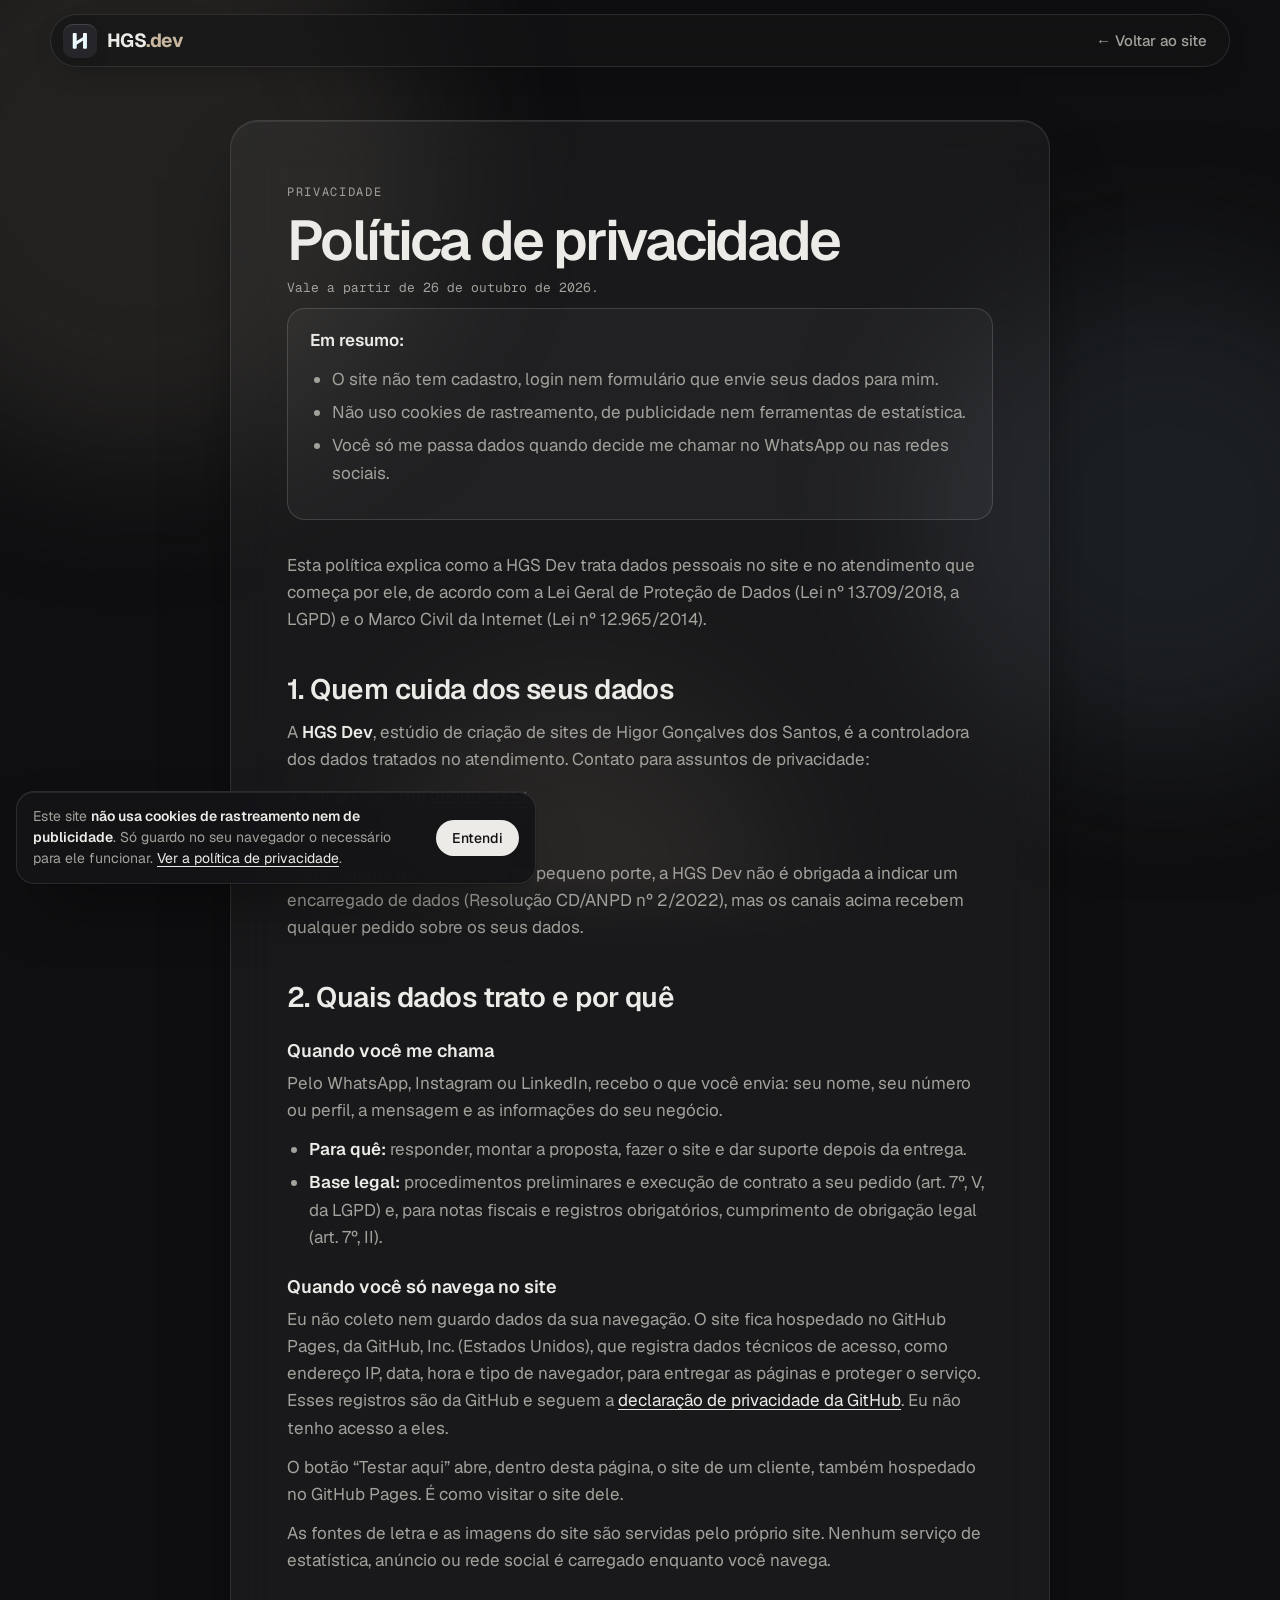
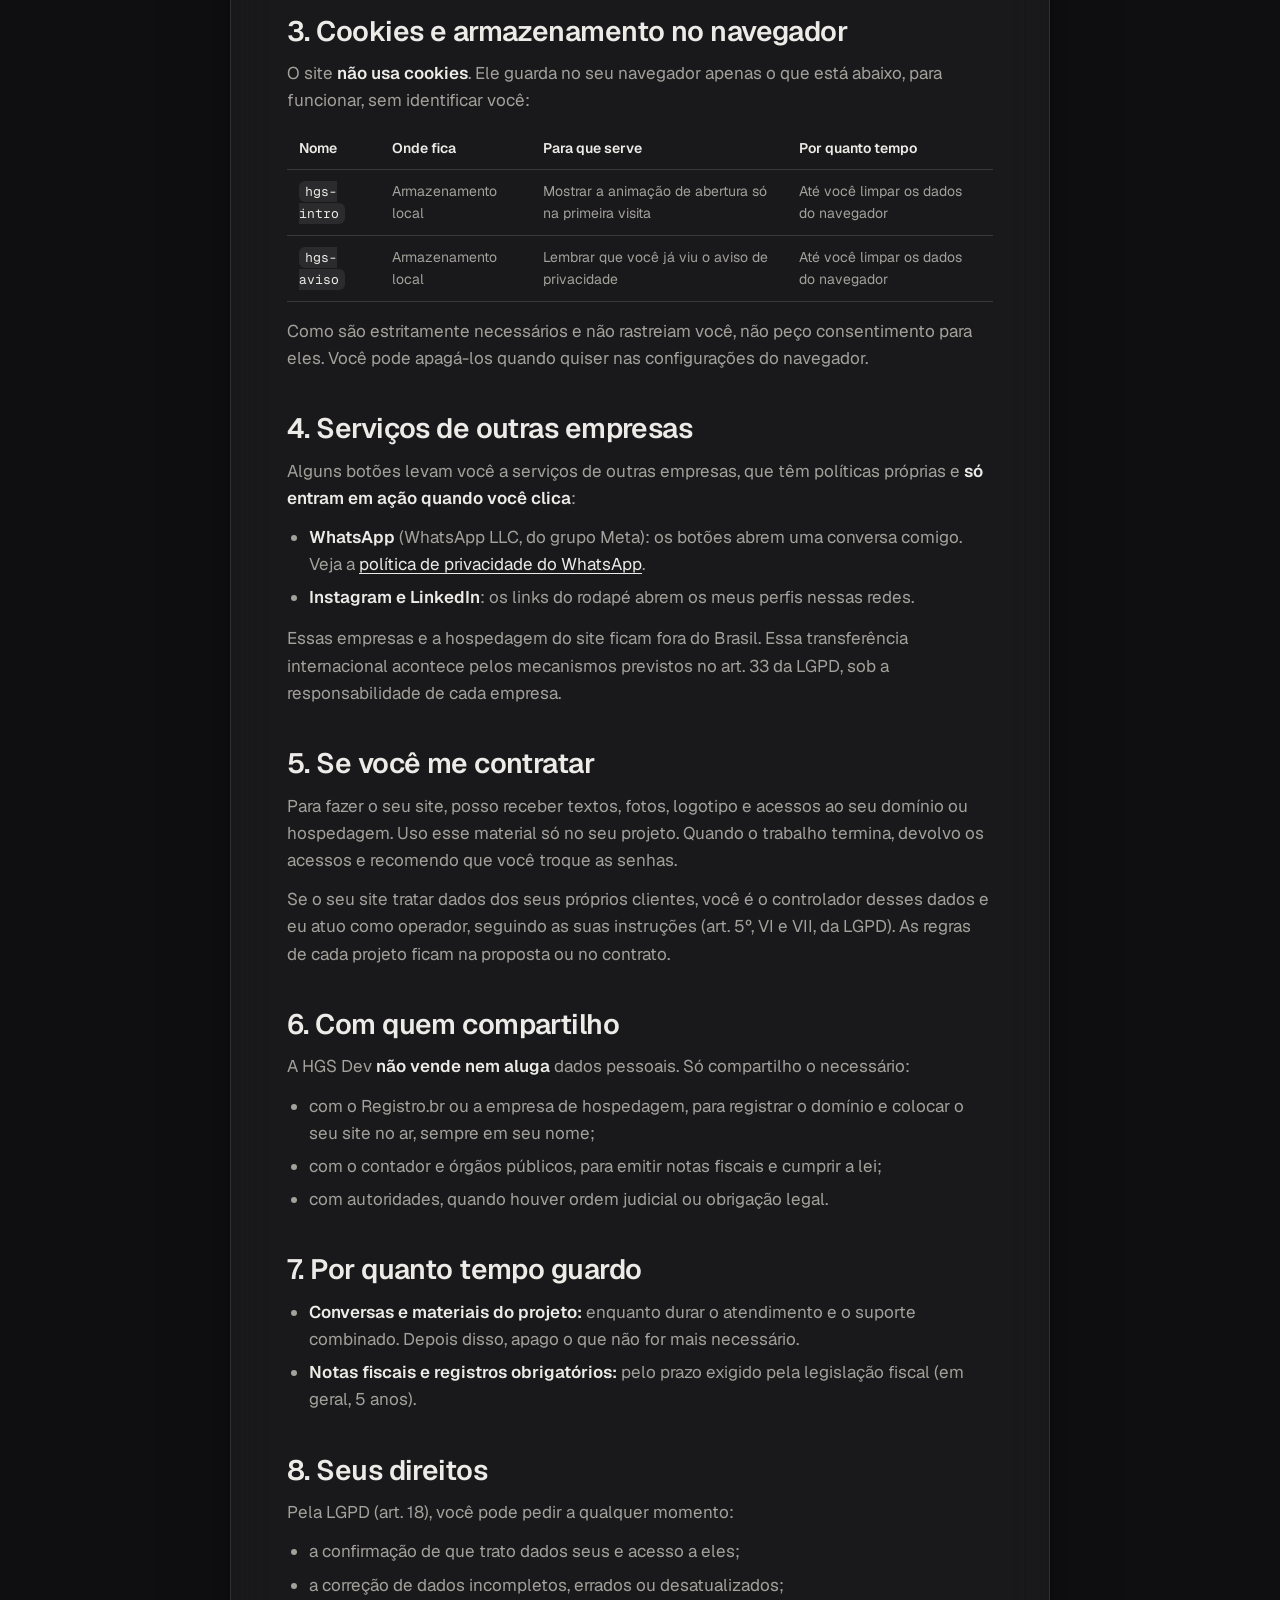
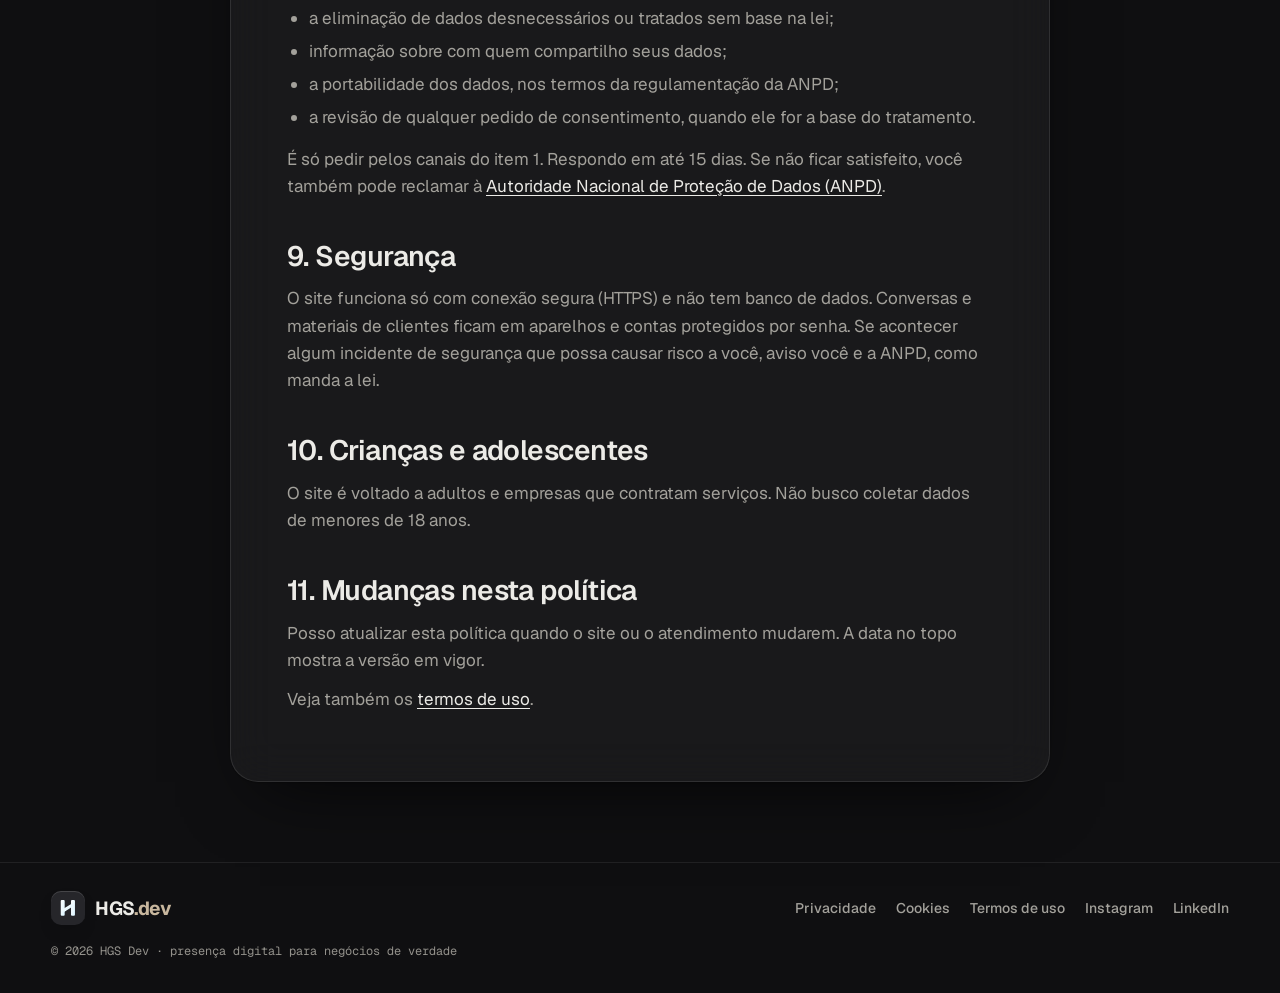
==== commit 0f57f929: "Nova versão do site: letreiro de neon, pickup de dinheiro, projetos em cards Fontes servidas pelo pr" ====
--- a/privacidade.html
+++ b/privacidade.html
@@ -28,14 +28,13 @@
     <article class="legal-card glass">
       <p class="kicker">Privacidade</p>
       <h1>Política de privacidade</h1>
-      <p class="legal-meta">Vale a partir de 21 de outubro de 2026.</p>
+      <p class="legal-meta">Vale a partir de 26 de outubro de 2026.</p>
 
       <div class="legal-resumo">
         <p><strong>Em resumo:</strong></p>
         <ul>
           <li>O site não tem cadastro, login nem formulário que envie seus dados para mim.</li>
           <li>Não uso cookies de rastreamento, de publicidade nem ferramentas de estatística.</li>
-          <li>O assistente “Monte seu site” funciona só no seu navegador. O rascunho só sai dali se você tocar em “Enviar rascunho no WhatsApp”.</li>
           <li>Você só me passa dados quando decide me chamar no WhatsApp ou nas redes sociais.</li>
         </ul>
       </div>
@@ -43,7 +42,7 @@
       <p>Esta política explica como a HGS Dev trata dados pessoais no site e no atendimento que começa por ele, de acordo com a Lei Geral de Proteção de Dados (Lei nº 13.709/2018, a LGPD) e o Marco Civil da Internet (Lei nº 12.965/2014).</p>
 
       <h2 id="quem-somos">1. Quem cuida dos seus dados</h2>
-      <p>A <strong>HGS Dev</strong>, estúdio de criação de sites de Higor Gonçalves dos Santos, é a controladora dos dados tratados no atendimento. Contato para assuntos de privacidade:</p>
+      <p>A <strong>HGS Dev</strong>, estúdio de criação de sites <span data-nosnippet>de Higor Gonçalves dos Santos</span>, é a controladora dos dados tratados no atendimento. Contato para assuntos de privacidade:</p>
       <ul>
         <li>WhatsApp: <a href="https://wa.me/5519989003251" target="_blank" rel="noopener">(19) 98900-3251</a></li>
         <li>Instagram: <a href="https://instagram.com/hgsd3sign" target="_blank" rel="noopener">@hgsd3sign</a></li>
@@ -53,21 +52,16 @@
       <h2 id="dados">2. Quais dados trato e por quê</h2>
 
       <h3>Quando você me chama</h3>
-      <p>Pelo WhatsApp, Instagram ou LinkedIn, recebo o que você envia: seu nome, seu número ou perfil, a mensagem, o rascunho do site e as informações do seu negócio.</p>
+      <p>Pelo WhatsApp, Instagram ou LinkedIn, recebo o que você envia: seu nome, seu número ou perfil, a mensagem e as informações do seu negócio.</p>
       <ul>
         <li><strong>Para quê:</strong> responder, montar a proposta, fazer o site e dar suporte depois da entrega.</li>
         <li><strong>Base legal:</strong> procedimentos preliminares e execução de contrato a seu pedido (art. 7º, V, da LGPD) e, para notas fiscais e registros obrigatórios, cumprimento de obrigação legal (art. 7º, II).</li>
       </ul>
 
-      <h3>No assistente “Monte seu site”</h3>
-      <p>As escolhas e o nome do negócio ficam só na página aberta no seu navegador. Nada é enviado nem guardado. Ao tocar em “Enviar rascunho no WhatsApp”, o seu próprio WhatsApp abre com a mensagem pronta, e ela só chega a mim se você enviar.</p>
-
-      <h3>No teste de busca no Google</h3>
-      <p>O que você digita no campo “Faça o teste agora” vai direto para o Google, numa nova aba. Eu não recebo nem vejo essa pesquisa.</p>
-
       <h3>Quando você só navega no site</h3>
       <p>Eu não coleto nem guardo dados da sua navegação. O site fica hospedado no GitHub Pages, da GitHub, Inc. (Estados Unidos), que registra dados técnicos de acesso, como endereço IP, data, hora e tipo de navegador, para entregar as páginas e proteger o serviço. Esses registros são da GitHub e seguem a <a href="https://docs.github.com/pt/site-policy/privacy-policies/github-general-privacy-statement" target="_blank" rel="noopener">declaração de privacidade da GitHub</a>. Eu não tenho acesso a eles.</p>
       <p>O botão “Testar aqui” abre, dentro desta página, o site de um cliente, também hospedado no GitHub Pages. É como visitar o site dele.</p>
+      <p>As fontes de letra e as imagens do site são servidas pelo próprio site. Nenhum serviço de estatística, anúncio ou rede social é carregado enquanto você navega.</p>
 
       <h2 id="cookies">3. Cookies e armazenamento no navegador</h2>
       <p>O site <strong>não usa cookies</strong>. Ele guarda no seu navegador apenas o que está abaixo, para funcionar, sem identificar você:</p>
@@ -77,7 +71,7 @@
             <tr><th scope="col">Nome</th><th scope="col">Onde fica</th><th scope="col">Para que serve</th><th scope="col">Por quanto tempo</th></tr>
           </thead>
           <tbody>
-            <tr><td><code>hgs-tip</code></td><td>Armazenamento local</td><td>Mostrar só uma vez o balão que indica o botão de tema</td><td>Até você limpar os dados do navegador</td></tr>
+            <tr><td><code>hgs-intro</code></td><td>Armazenamento local</td><td>Mostrar a animação de abertura só na primeira visita</td><td>Até você limpar os dados do navegador</td></tr>
             <tr><td><code>hgs-aviso</code></td><td>Armazenamento local</td><td>Lembrar que você já viu o aviso de privacidade</td><td>Até você limpar os dados do navegador</td></tr>
           </tbody>
         </table>
@@ -88,7 +82,6 @@
       <p>Alguns botões levam você a serviços de outras empresas, que têm políticas próprias e <strong>só entram em ação quando você clica</strong>:</p>
       <ul>
         <li><strong>WhatsApp</strong> (WhatsApp LLC, do grupo Meta): os botões abrem uma conversa comigo. Veja a <a href="https://www.whatsapp.com/legal/privacy-policy?lang=pt_BR" target="_blank" rel="noopener">política de privacidade do WhatsApp</a>.</li>
-        <li><strong>Google</strong> (Google LLC): o teste de busca abre a pesquisa no Google. Veja a <a href="https://policies.google.com/privacy?hl=pt-BR" target="_blank" rel="noopener">política de privacidade do Google</a>.</li>
         <li><strong>Instagram e LinkedIn</strong>: os links do rodapé abrem os meus perfis nessas redes.</li>
       </ul>
       <p>Essas empresas e a hospedagem do site ficam fora do Brasil. Essa transferência internacional acontece pelos mecanismos previstos no art. 33 da LGPD, sob a responsabilidade de cada empresa.</p>
--- a/css/style.css
+++ b/css/style.css
@@ -482,15 +482,6 @@
 .sphere-note { margin: 34px 0 0; text-align: center; font: 400 12px var(--mono); color: var(--ink-faint); }
 .sphere-note a { color: var(--ink); text-decoration: underline; text-underline-offset: 3px; }
 
-/* projeto em faixa larga (fim do mosaico) */
-.project.wide { grid-column: 1 / -1; flex-direction: row; align-items: stretch; }
-.project.wide .shot { flex: 1.35; aspect-ratio: 16 / 9; margin: 10px; }
-.project.wide .win-body { flex: 1; align-content: center; }
-@media (max-width: 1080px) {
-  .project.wide { flex-direction: column; }
-  .project.wide .shot { flex: none; aspect-ratio: 16 / 10; margin: 10px 10px 0; }
-}
-
 /* na janela "Testar aqui" o site do projeto roda numa moldura que não repassa o mouse:
    desliga a mãozinha e volta o cursor normal até fechar */
 .modal-open .hand { display: none; }
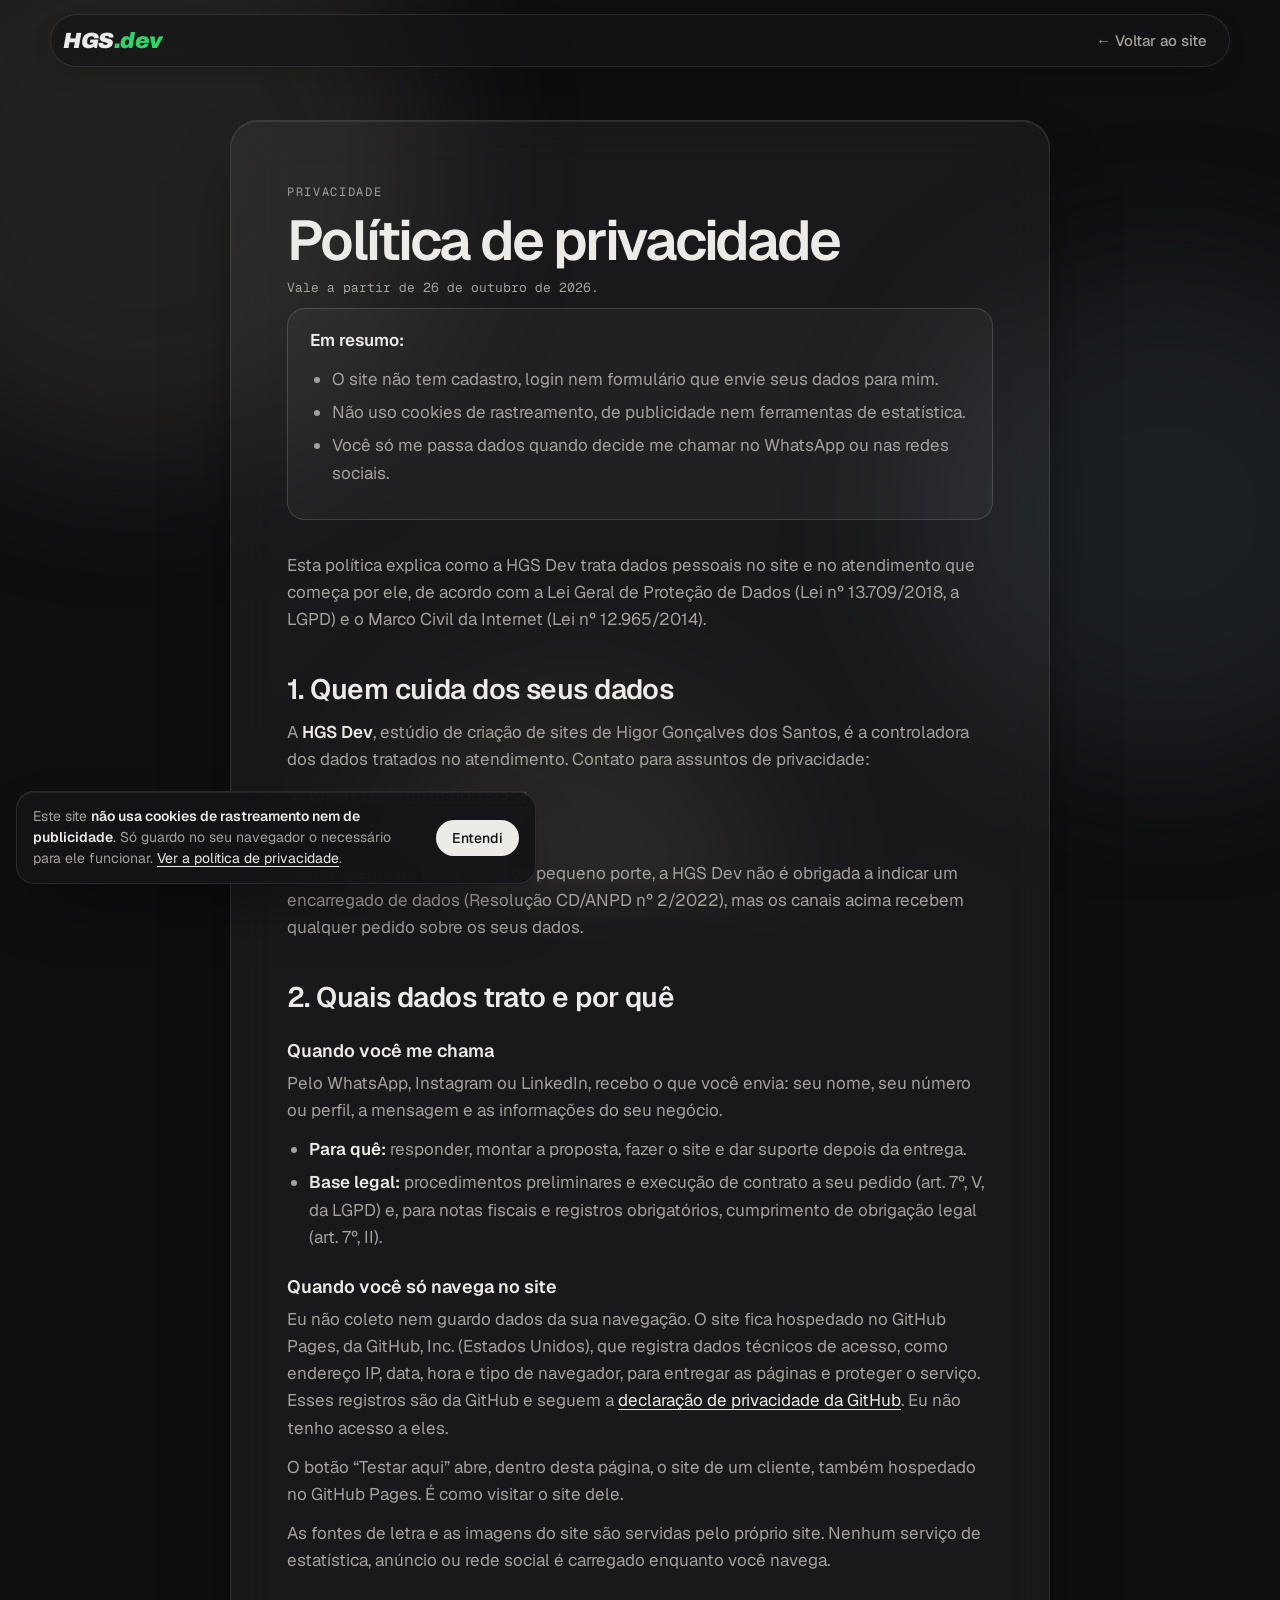
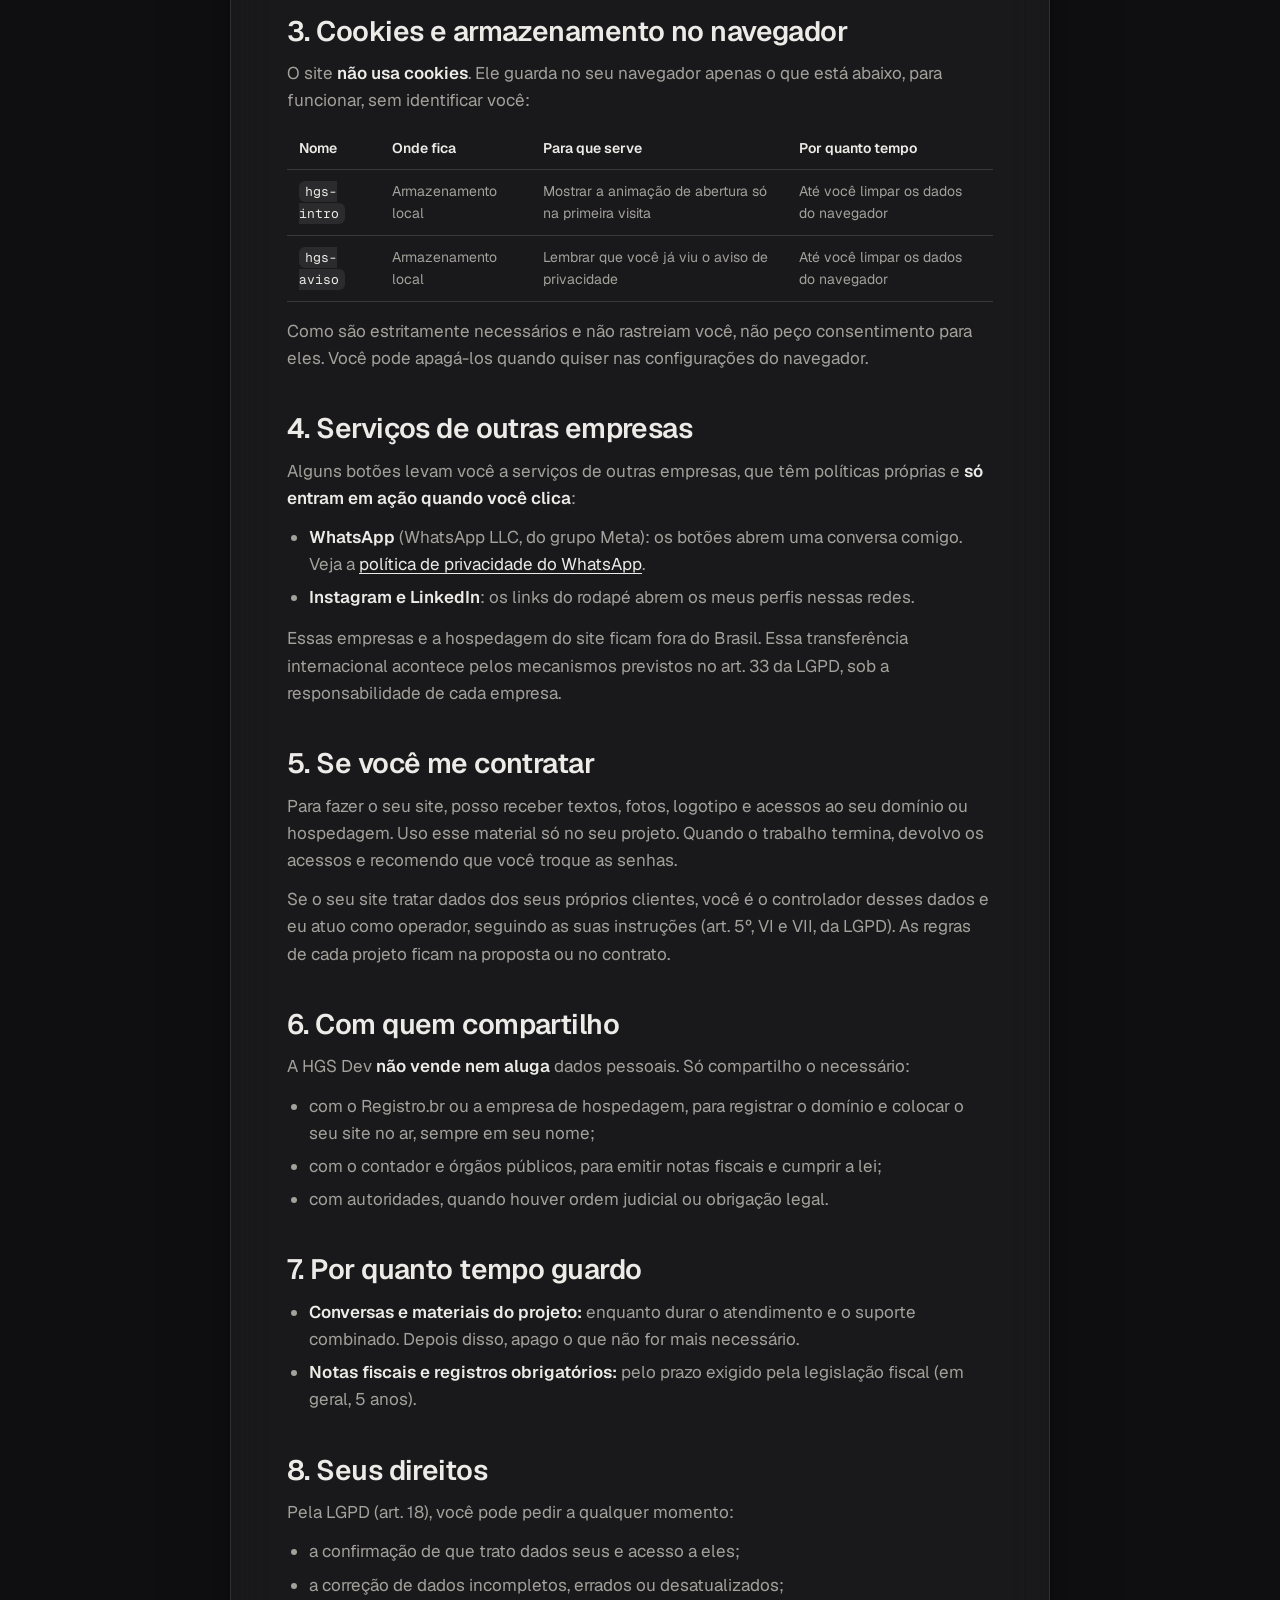
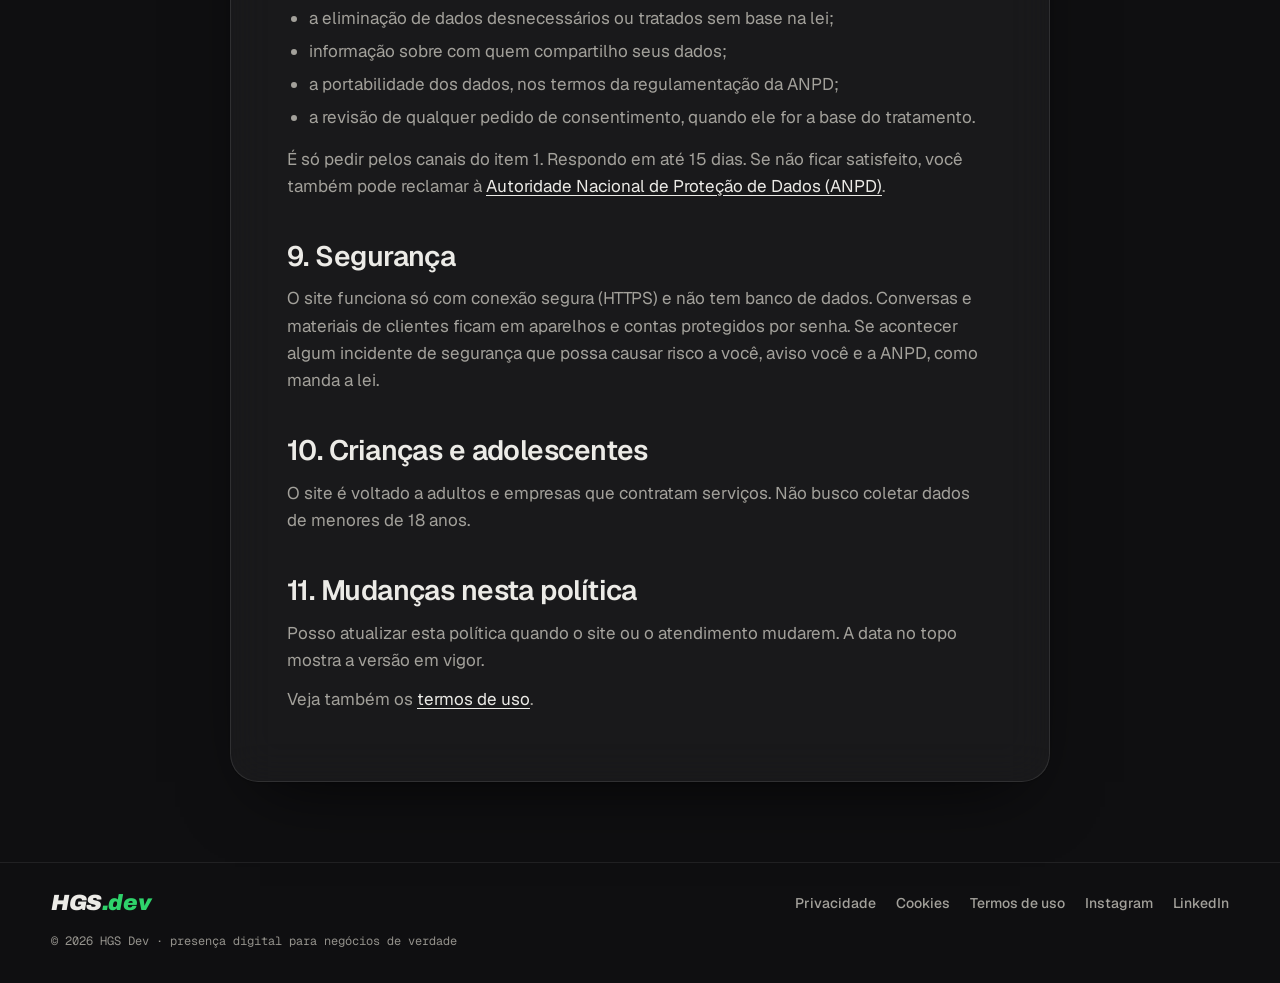
==== commit ed0af3ab: "Ícone e imagem de compartilhamento com a logo nova; logo nova também na privacidade e nos termos Co-" ====
--- a/privacidade.html
+++ b/privacidade.html
@@ -7,10 +7,14 @@
   <meta name="description" content="Como o site da HGS Dev trata dados pessoais, cookies e armazenamento local, conforme a LGPD.">
   <link rel="canonical" href="https://www.hgsdev.com.br/privacidade.html">
   <meta name="theme-color" content="#0f0f11">
-  <link rel="icon" href="img/favicon.svg" type="image/svg+xml">
+  <link rel="icon" href="img/favicon.svg?v=2" type="image/svg+xml">
+  <link rel="icon" href="img/favicon-48.png?v=2" type="image/png" sizes="48x48">
+  <link rel="apple-touch-icon" href="img/apple-touch-icon.png?v=2">
   <link rel="preload" href="fonts/geist-normal-latin.woff2" as="font" type="font/woff2" crossorigin>
   <link rel="stylesheet" href="css/fonts.css">
   <link rel="stylesheet" href="css/style.css?v=10">
+  <link rel="stylesheet" href="css/fonts-v2.css?v=1">
+  <style>.brand span { font: italic 900 22px "Archivo", sans-serif; letter-spacing: -.02em; } .brand b { color: #2fd36b; font-weight: 900; }</style>
 </head>
 <body class="page-legal">
   <a class="skip-link" href="#conteudo">Pular para o conteúdo</a>
@@ -18,7 +22,7 @@
 
   <header class="taskbar">
     <a href="index.html" class="brand" aria-label="HGS Dev, início">
-      <span class="orb orb-sm"><svg viewBox="0 0 100 100" width="20" height="20" aria-hidden="true"><use href="#mark"/></svg></span>
+      
       <span>HGS<b>.dev</b></span>
     </a>
     <a class="legal-back" href="index.html">← Voltar ao site</a>
@@ -130,7 +134,7 @@
   </main>
 
   <footer class="footer">
-    <a href="index.html" class="brand"><span class="orb orb-sm"><svg viewBox="0 0 100 100" width="20" height="20" aria-hidden="true"><use href="#mark"/></svg></span><span>HGS<b>.dev</b></span></a>
+    <a href="index.html" class="brand"><span>HGS<b>.dev</b></span></a>
     <nav class="social" aria-label="Informações legais e redes">
       <a href="privacidade.html" aria-current="page">Privacidade</a>
       <a href="privacidade.html#cookies">Cookies</a>
@@ -144,11 +148,6 @@
   <svg width="0" height="0" style="position:absolute" aria-hidden="true">
     <defs>
       <linearGradient id="mg" x1="0" y1="0" x2="1" y2="1"><stop offset="0" stop-color="#ffffff"/><stop offset="1" stop-color="#d9f4ff"/></linearGradient>
-      <symbol id="mark" viewBox="0 0 100 100">
-        <rect x="14" y="10" width="20" height="80" rx="5" fill="url(#mg)"/>
-        <rect x="66" y="10" width="20" height="80" rx="5" fill="url(#mg)"/>
-        <line x1="27" y1="64" x2="73" y2="36" stroke="url(#mg)" stroke-width="15" stroke-linecap="round"/>
-      </symbol>
     </defs>
   </svg>
 
--- a/css/fonts-v2.css
+++ b/css/fonts-v2.css
@@ -0,0 +1,119 @@
+/* Archivo e Anton servidas pelo próprio site (sem chamar o Google Fonts) */
+/* latin-ext */
+@font-face {
+  font-family: 'Anton';
+  font-style: normal;
+  font-weight: 400;
+  font-display: swap;
+  src: url(../fonts/anton-normal-latin-ext.woff2) format('woff2');
+  unicode-range: U+0100-02BA, U+02BD-02C5, U+02C7-02CC, U+02CE-02D7, U+02DD-02FF, U+0304, U+0308, U+0329, U+1D00-1DBF, U+1E00-1E9F, U+1EF2-1EFF, U+2020, U+20A0-20AB, U+20AD-20C4, U+2113, U+2C60-2C7F, U+A720-A7FF;
+}
+/* latin */
+@font-face {
+  font-family: 'Anton';
+  font-style: normal;
+  font-weight: 400;
+  font-display: swap;
+  src: url(../fonts/anton-normal-latin.woff2) format('woff2');
+  unicode-range: U+0000-00FF, U+0131, U+0152-0153, U+02BB-02BC, U+02C6, U+02DA, U+02DC, U+0304, U+0308, U+0329, U+2000-206F, U+20AC, U+2122, U+2191, U+2193, U+2212, U+2215, U+FEFF, U+FFFD;
+}
+/* latin-ext */
+@font-face {
+  font-family: 'Archivo';
+  font-style: italic;
+  font-weight: 900;
+  font-stretch: 100%;
+  font-display: swap;
+  src: url(../fonts/archivo-italic-latin-ext.woff2) format('woff2');
+  unicode-range: U+0100-02BA, U+02BD-02C5, U+02C7-02CC, U+02CE-02D7, U+02DD-02FF, U+0304, U+0308, U+0329, U+1D00-1DBF, U+1E00-1E9F, U+1EF2-1EFF, U+2020, U+20A0-20AB, U+20AD-20C4, U+2113, U+2C60-2C7F, U+A720-A7FF;
+}
+/* latin */
+@font-face {
+  font-family: 'Archivo';
+  font-style: italic;
+  font-weight: 900;
+  font-stretch: 100%;
+  font-display: swap;
+  src: url(../fonts/archivo-italic-latin.woff2) format('woff2');
+  unicode-range: U+0000-00FF, U+0131, U+0152-0153, U+02BB-02BC, U+02C6, U+02DA, U+02DC, U+0304, U+0308, U+0329, U+2000-206F, U+20AC, U+2122, U+2191, U+2193, U+2212, U+2215, U+FEFF, U+FFFD;
+}
+/* latin-ext */
+@font-face {
+  font-family: 'Archivo';
+  font-style: normal;
+  font-weight: 400;
+  font-stretch: 100%;
+  font-display: swap;
+  src: url(../fonts/archivo-latin-ext.woff2) format('woff2');
+  unicode-range: U+0100-02BA, U+02BD-02C5, U+02C7-02CC, U+02CE-02D7, U+02DD-02FF, U+0304, U+0308, U+0329, U+1D00-1DBF, U+1E00-1E9F, U+1EF2-1EFF, U+2020, U+20A0-20AB, U+20AD-20C4, U+2113, U+2C60-2C7F, U+A720-A7FF;
+}
+/* latin */
+@font-face {
+  font-family: 'Archivo';
+  font-style: normal;
+  font-weight: 400;
+  font-stretch: 100%;
+  font-display: swap;
+  src: url(../fonts/archivo-latin.woff2) format('woff2');
+  unicode-range: U+0000-00FF, U+0131, U+0152-0153, U+02BB-02BC, U+02C6, U+02DA, U+02DC, U+0304, U+0308, U+0329, U+2000-206F, U+20AC, U+2122, U+2191, U+2193, U+2212, U+2215, U+FEFF, U+FFFD;
+}
+/* latin-ext */
+@font-face {
+  font-family: 'Archivo';
+  font-style: normal;
+  font-weight: 500;
+  font-stretch: 100%;
+  font-display: swap;
+  src: url(../fonts/archivo-latin-ext.woff2) format('woff2');
+  unicode-range: U+0100-02BA, U+02BD-02C5, U+02C7-02CC, U+02CE-02D7, U+02DD-02FF, U+0304, U+0308, U+0329, U+1D00-1DBF, U+1E00-1E9F, U+1EF2-1EFF, U+2020, U+20A0-20AB, U+20AD-20C4, U+2113, U+2C60-2C7F, U+A720-A7FF;
+}
+/* latin */
+@font-face {
+  font-family: 'Archivo';
+  font-style: normal;
+  font-weight: 500;
+  font-stretch: 100%;
+  font-display: swap;
+  src: url(../fonts/archivo-latin.woff2) format('woff2');
+  unicode-range: U+0000-00FF, U+0131, U+0152-0153, U+02BB-02BC, U+02C6, U+02DA, U+02DC, U+0304, U+0308, U+0329, U+2000-206F, U+20AC, U+2122, U+2191, U+2193, U+2212, U+2215, U+FEFF, U+FFFD;
+}
+/* latin-ext */
+@font-face {
+  font-family: 'Archivo';
+  font-style: normal;
+  font-weight: 700;
+  font-stretch: 100%;
+  font-display: swap;
+  src: url(../fonts/archivo-latin-ext.woff2) format('woff2');
+  unicode-range: U+0100-02BA, U+02BD-02C5, U+02C7-02CC, U+02CE-02D7, U+02DD-02FF, U+0304, U+0308, U+0329, U+1D00-1DBF, U+1E00-1E9F, U+1EF2-1EFF, U+2020, U+20A0-20AB, U+20AD-20C4, U+2113, U+2C60-2C7F, U+A720-A7FF;
+}
+/* latin */
+@font-face {
+  font-family: 'Archivo';
+  font-style: normal;
+  font-weight: 700;
+  font-stretch: 100%;
+  font-display: swap;
+  src: url(../fonts/archivo-latin.woff2) format('woff2');
+  unicode-range: U+0000-00FF, U+0131, U+0152-0153, U+02BB-02BC, U+02C6, U+02DA, U+02DC, U+0304, U+0308, U+0329, U+2000-206F, U+20AC, U+2122, U+2191, U+2193, U+2212, U+2215, U+FEFF, U+FFFD;
+}
+/* latin-ext */
+@font-face {
+  font-family: 'Archivo';
+  font-style: normal;
+  font-weight: 800;
+  font-stretch: 100%;
+  font-display: swap;
+  src: url(../fonts/archivo-latin-ext.woff2) format('woff2');
+  unicode-range: U+0100-02BA, U+02BD-02C5, U+02C7-02CC, U+02CE-02D7, U+02DD-02FF, U+0304, U+0308, U+0329, U+1D00-1DBF, U+1E00-1E9F, U+1EF2-1EFF, U+2020, U+20A0-20AB, U+20AD-20C4, U+2113, U+2C60-2C7F, U+A720-A7FF;
+}
+/* latin */
+@font-face {
+  font-family: 'Archivo';
+  font-style: normal;
+  font-weight: 800;
+  font-stretch: 100%;
+  font-display: swap;
+  src: url(../fonts/archivo-latin.woff2) format('woff2');
+  unicode-range: U+0000-00FF, U+0131, U+0152-0153, U+02BB-02BC, U+02C6, U+02DA, U+02DC, U+0304, U+0308, U+0329, U+2000-206F, U+20AC, U+2122, U+2191, U+2193, U+2212, U+2215, U+FEFF, U+FFFD;
+}
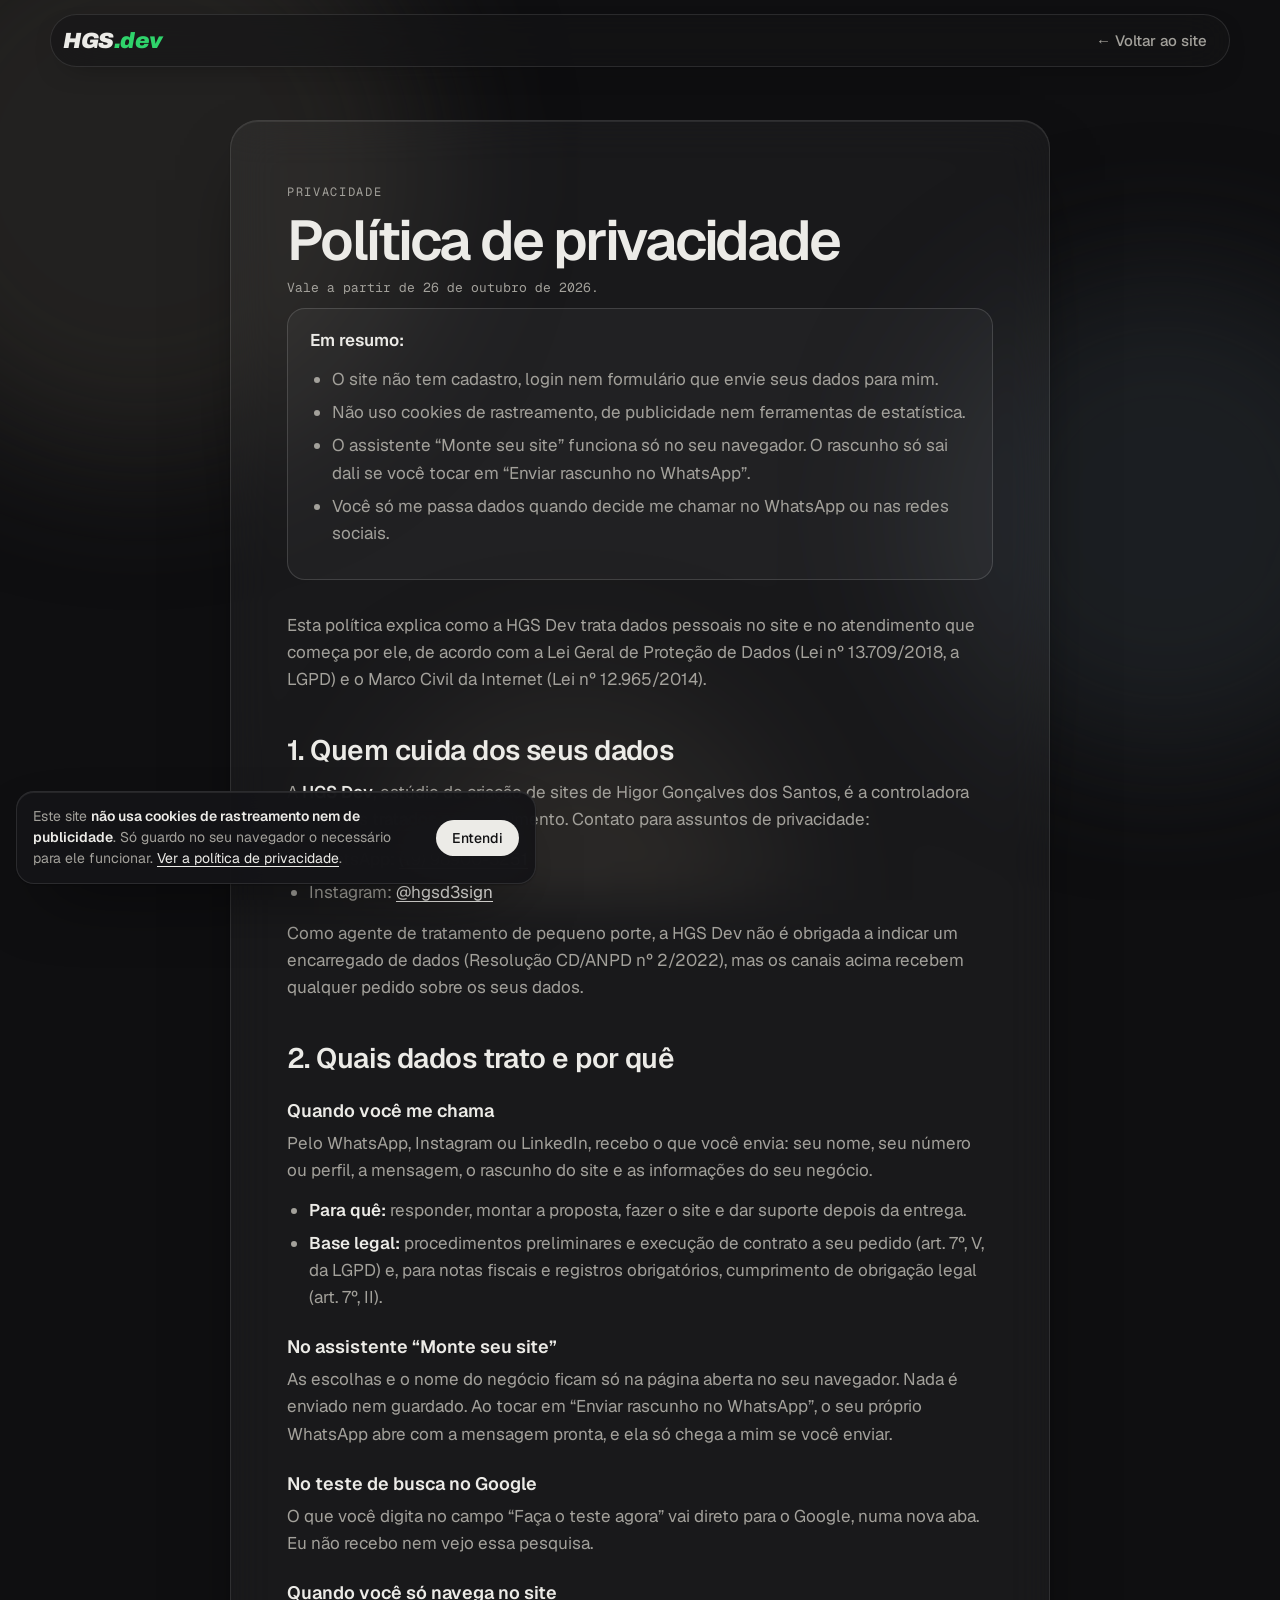
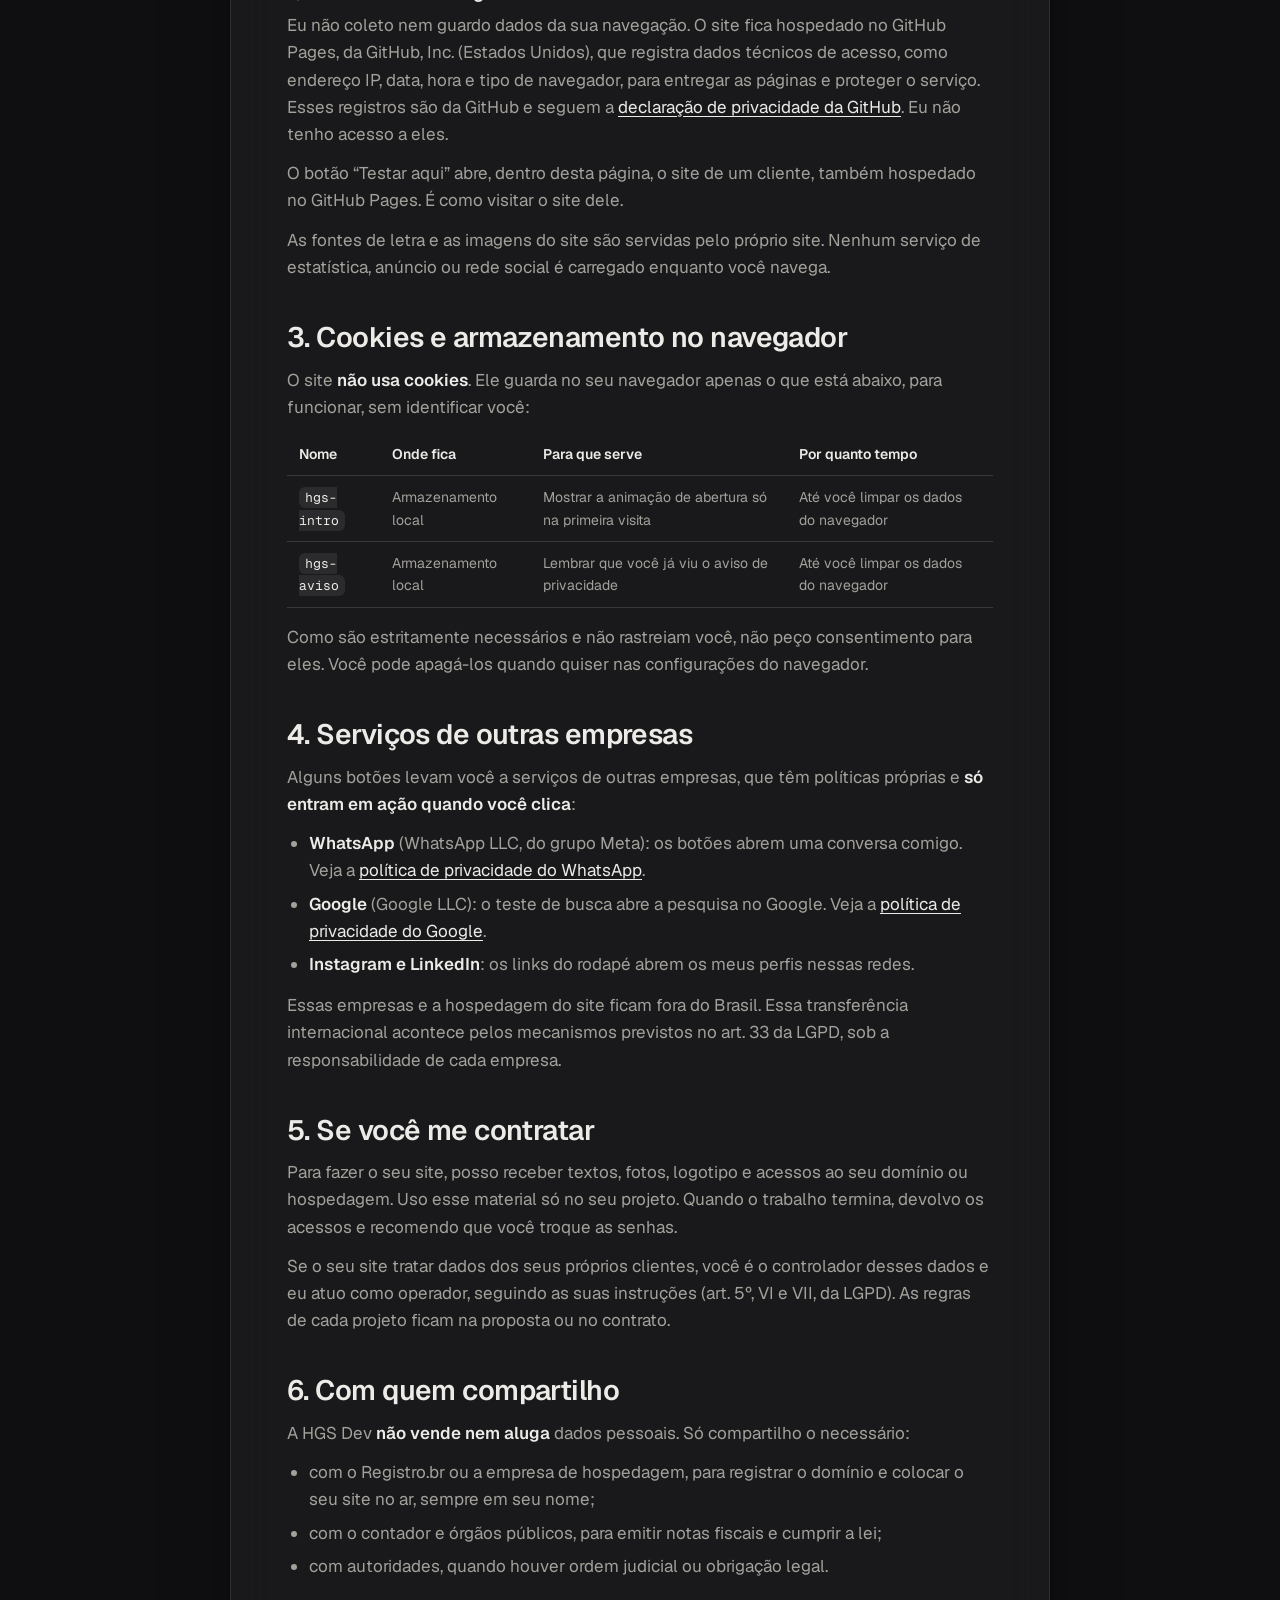
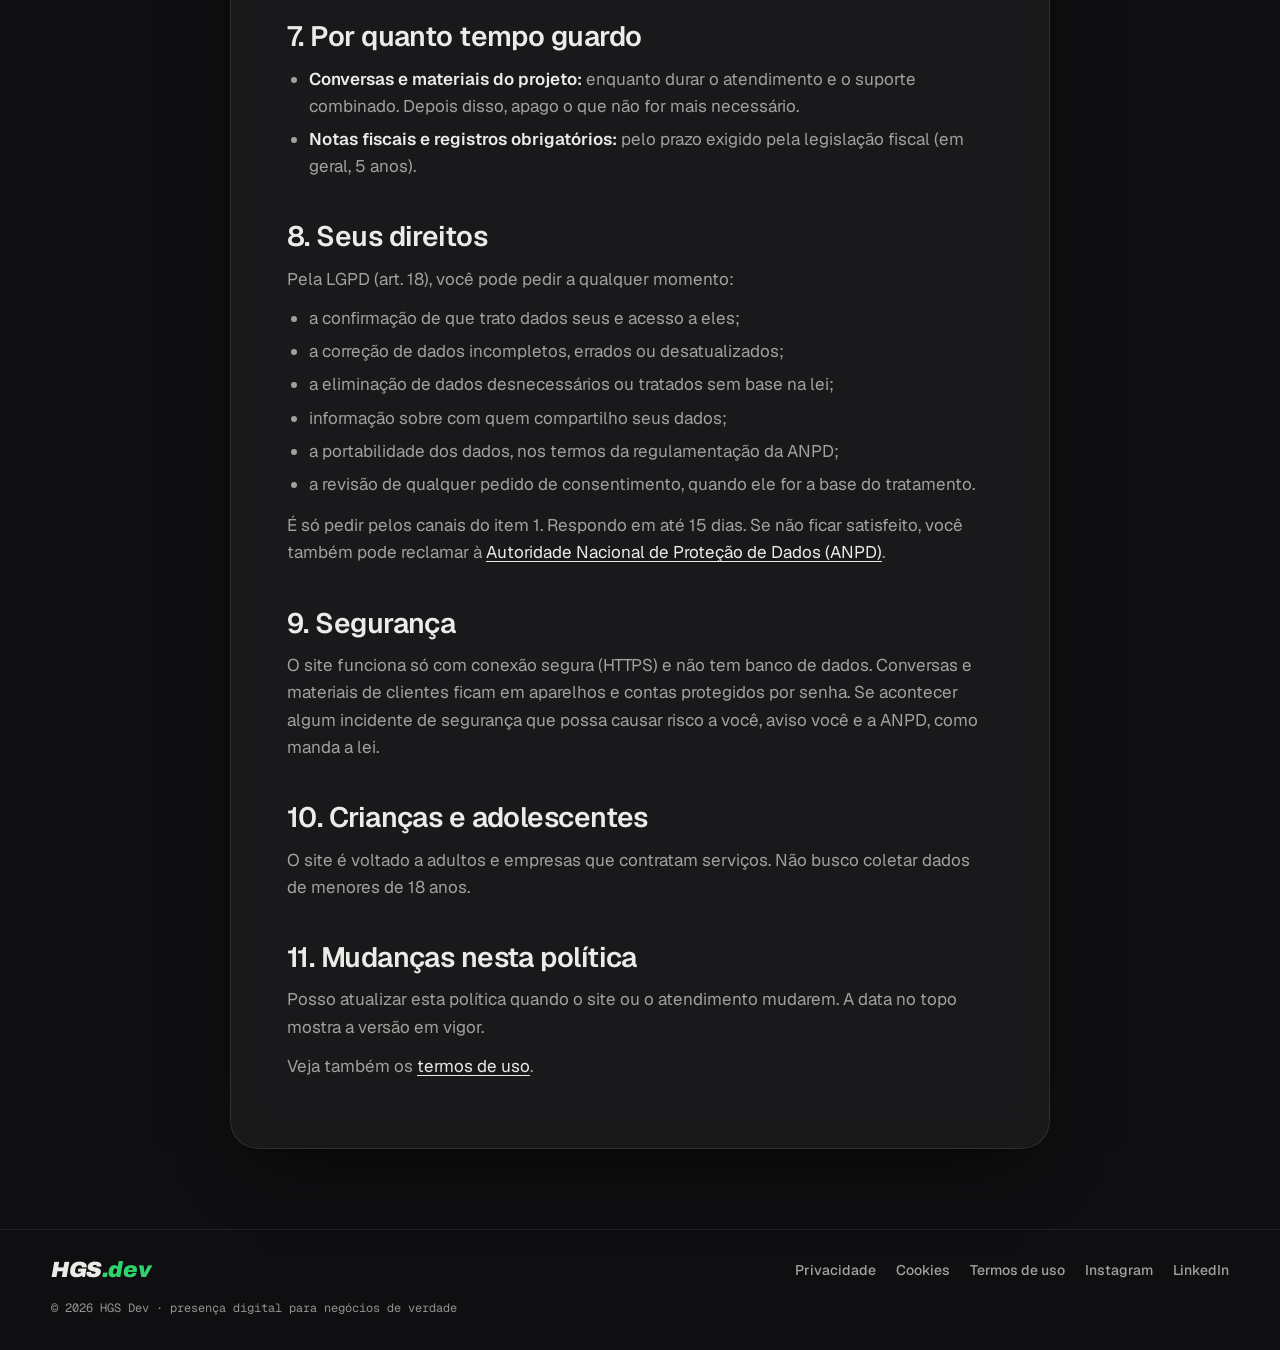
==== commit e0bf05a0: "Volta o Monte seu site e o teste do Google, sai a arminha e o contador Vitrine com os 13 sites, 3 po" ====
--- a/privacidade.html
+++ b/privacidade.html
@@ -39,6 +39,7 @@
         <ul>
           <li>O site não tem cadastro, login nem formulário que envie seus dados para mim.</li>
           <li>Não uso cookies de rastreamento, de publicidade nem ferramentas de estatística.</li>
+          <li>O assistente “Monte seu site” funciona só no seu navegador. O rascunho só sai dali se você tocar em “Enviar rascunho no WhatsApp”.</li>
           <li>Você só me passa dados quando decide me chamar no WhatsApp ou nas redes sociais.</li>
         </ul>
       </div>
@@ -56,11 +57,17 @@
       <h2 id="dados">2. Quais dados trato e por quê</h2>
 
       <h3>Quando você me chama</h3>
-      <p>Pelo WhatsApp, Instagram ou LinkedIn, recebo o que você envia: seu nome, seu número ou perfil, a mensagem e as informações do seu negócio.</p>
+      <p>Pelo WhatsApp, Instagram ou LinkedIn, recebo o que você envia: seu nome, seu número ou perfil, a mensagem, o rascunho do site e as informações do seu negócio.</p>
       <ul>
         <li><strong>Para quê:</strong> responder, montar a proposta, fazer o site e dar suporte depois da entrega.</li>
         <li><strong>Base legal:</strong> procedimentos preliminares e execução de contrato a seu pedido (art. 7º, V, da LGPD) e, para notas fiscais e registros obrigatórios, cumprimento de obrigação legal (art. 7º, II).</li>
       </ul>
+
+      <h3>No assistente “Monte seu site”</h3>
+      <p>As escolhas e o nome do negócio ficam só na página aberta no seu navegador. Nada é enviado nem guardado. Ao tocar em “Enviar rascunho no WhatsApp”, o seu próprio WhatsApp abre com a mensagem pronta, e ela só chega a mim se você enviar.</p>
+
+      <h3>No teste de busca no Google</h3>
+      <p>O que você digita no campo “Faça o teste agora” vai direto para o Google, numa nova aba. Eu não recebo nem vejo essa pesquisa.</p>
 
       <h3>Quando você só navega no site</h3>
       <p>Eu não coleto nem guardo dados da sua navegação. O site fica hospedado no GitHub Pages, da GitHub, Inc. (Estados Unidos), que registra dados técnicos de acesso, como endereço IP, data, hora e tipo de navegador, para entregar as páginas e proteger o serviço. Esses registros são da GitHub e seguem a <a href="https://docs.github.com/pt/site-policy/privacy-policies/github-general-privacy-statement" target="_blank" rel="noopener">declaração de privacidade da GitHub</a>. Eu não tenho acesso a eles.</p>
@@ -86,6 +93,7 @@
       <p>Alguns botões levam você a serviços de outras empresas, que têm políticas próprias e <strong>só entram em ação quando você clica</strong>:</p>
       <ul>
         <li><strong>WhatsApp</strong> (WhatsApp LLC, do grupo Meta): os botões abrem uma conversa comigo. Veja a <a href="https://www.whatsapp.com/legal/privacy-policy?lang=pt_BR" target="_blank" rel="noopener">política de privacidade do WhatsApp</a>.</li>
+        <li><strong>Google</strong> (Google LLC): o teste de busca abre a pesquisa no Google. Veja a <a href="https://policies.google.com/privacy?hl=pt-BR" target="_blank" rel="noopener">política de privacidade do Google</a>.</li>
         <li><strong>Instagram e LinkedIn</strong>: os links do rodapé abrem os meus perfis nessas redes.</li>
       </ul>
       <p>Essas empresas e a hospedagem do site ficam fora do Brasil. Essa transferência internacional acontece pelos mecanismos previstos no art. 33 da LGPD, sob a responsabilidade de cada empresa.</p>
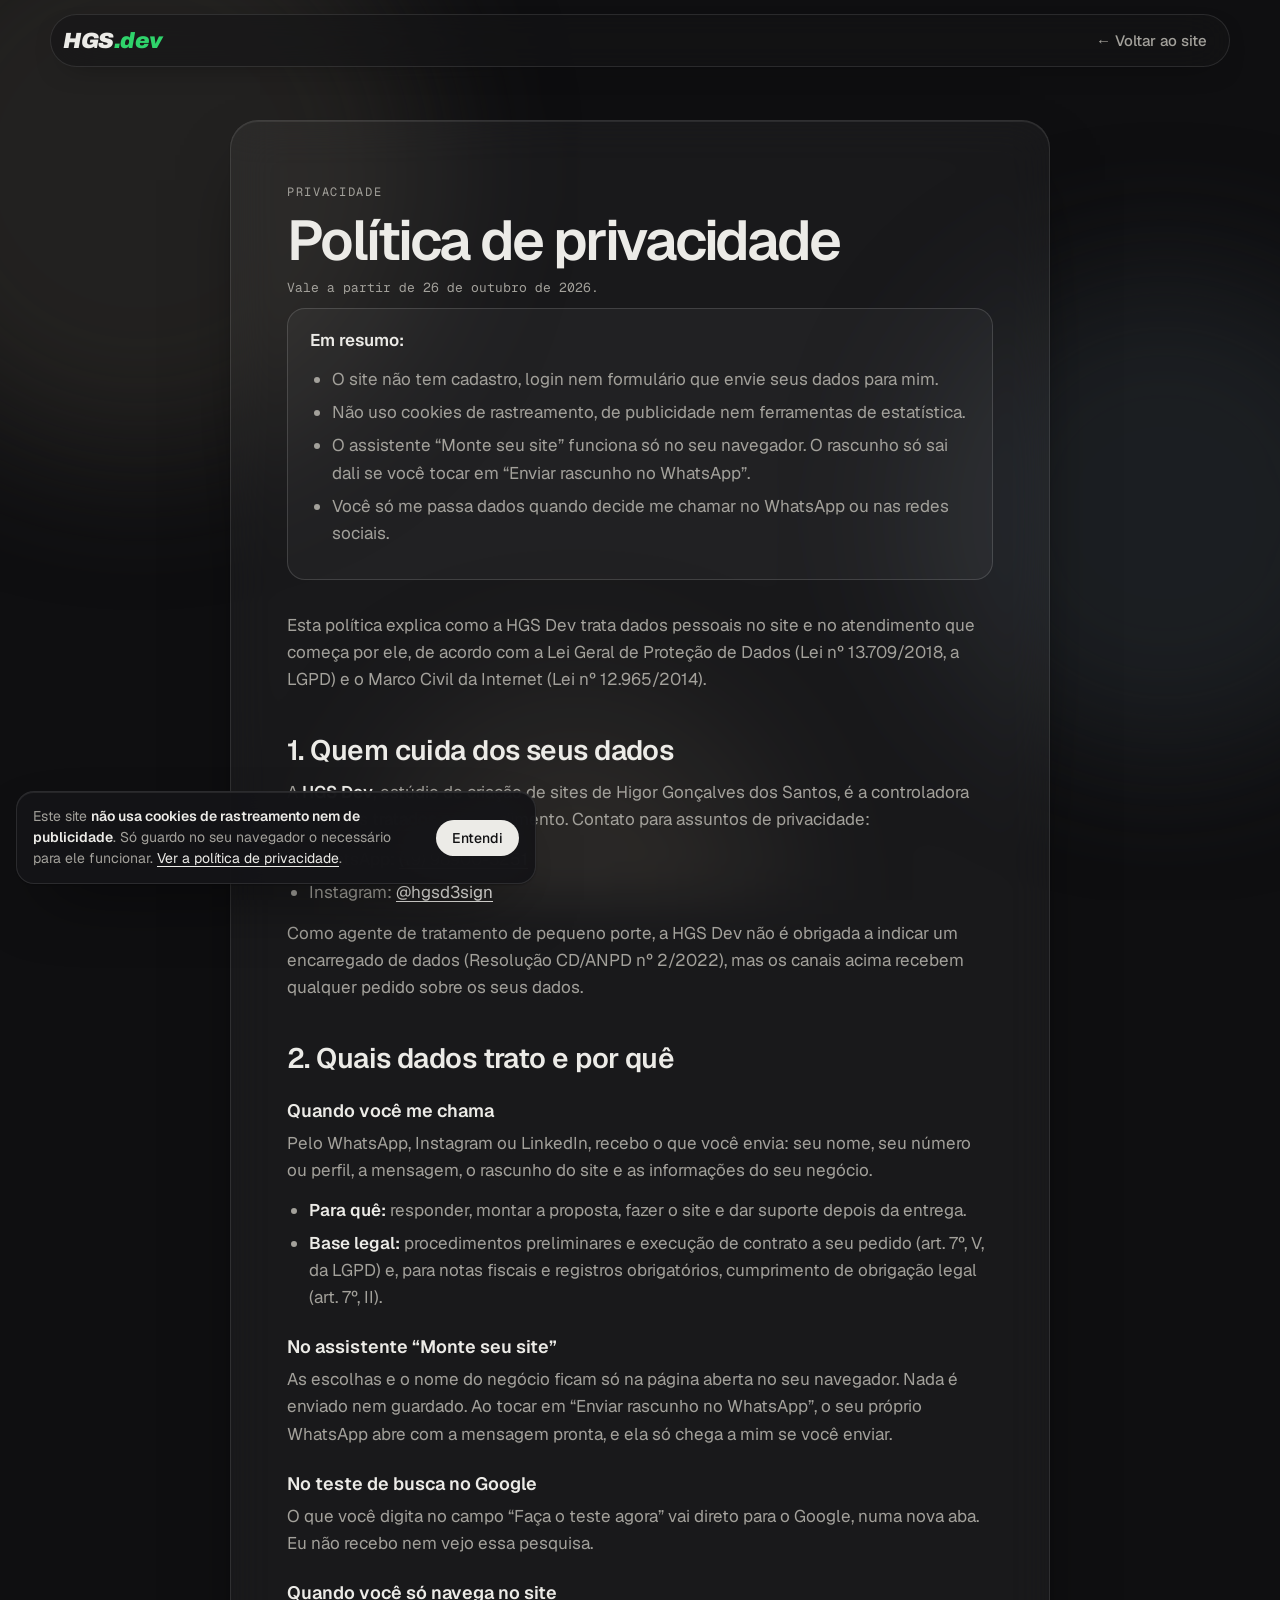
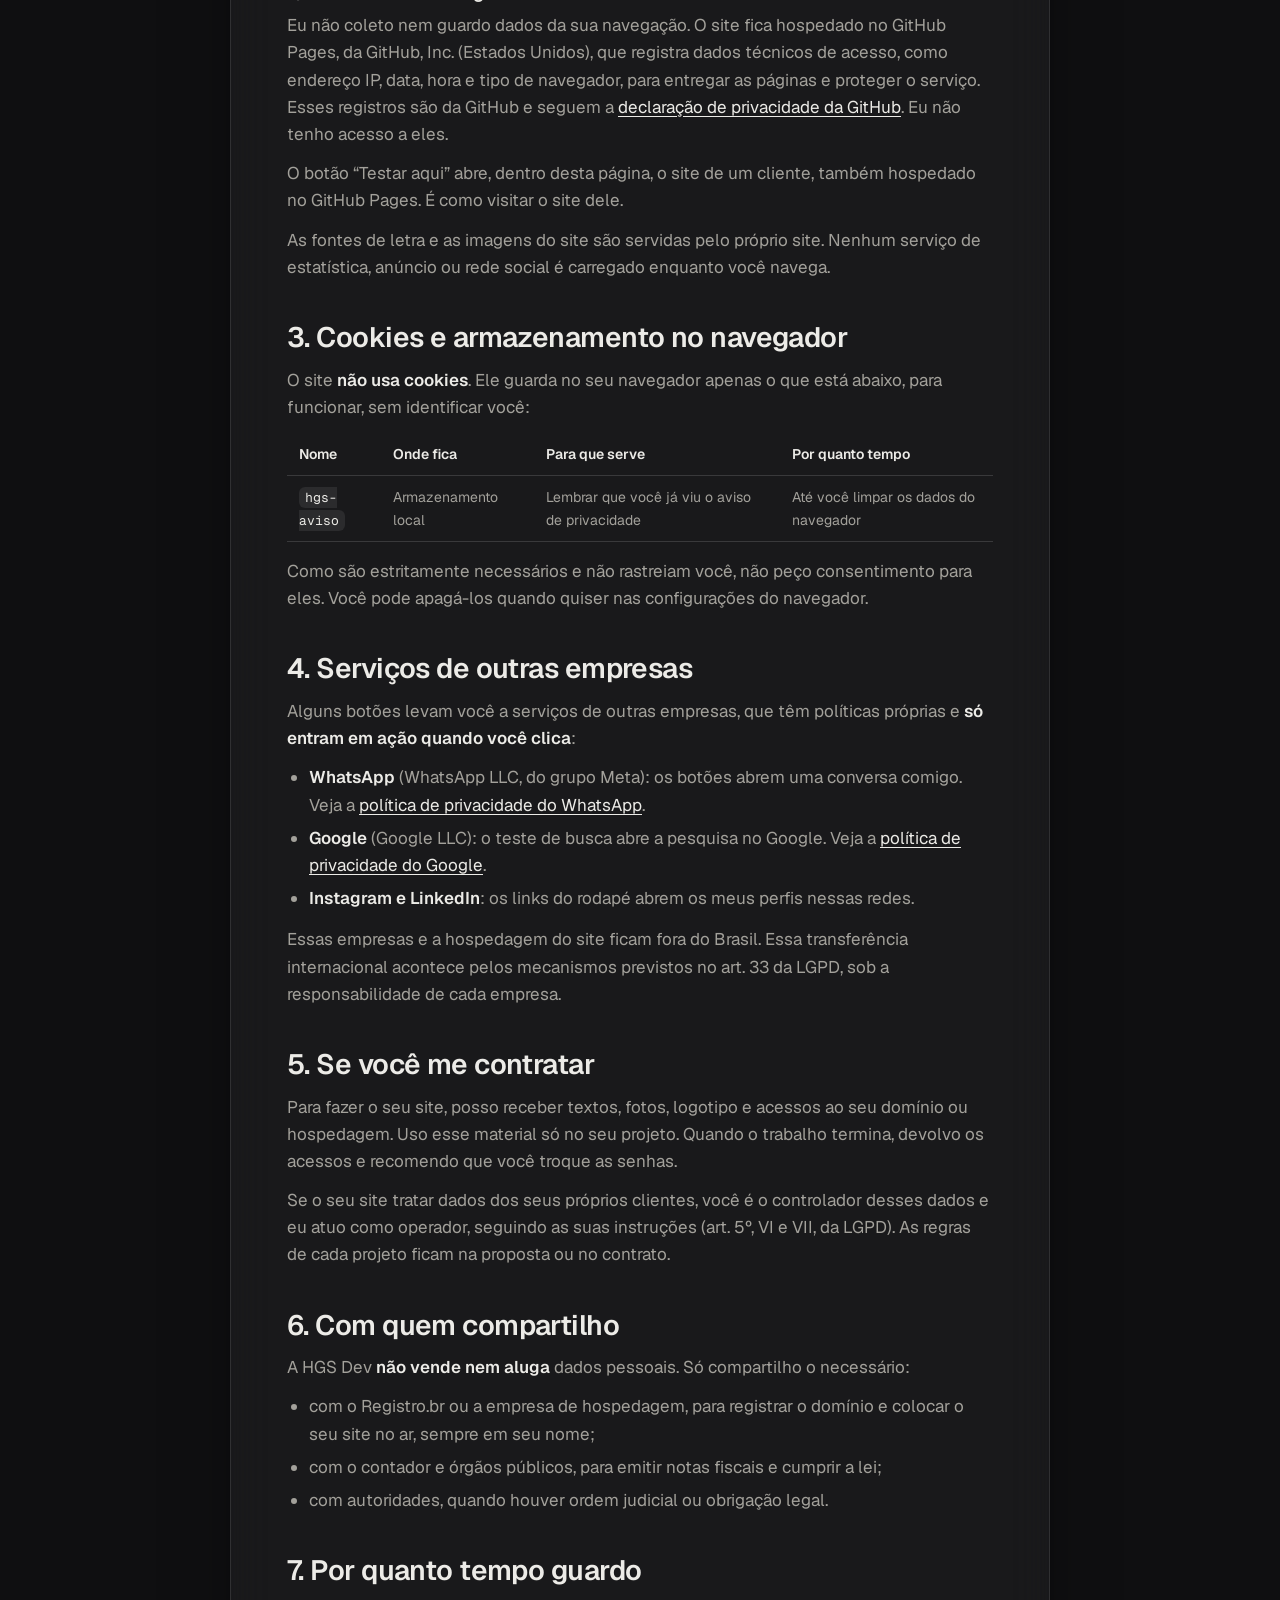
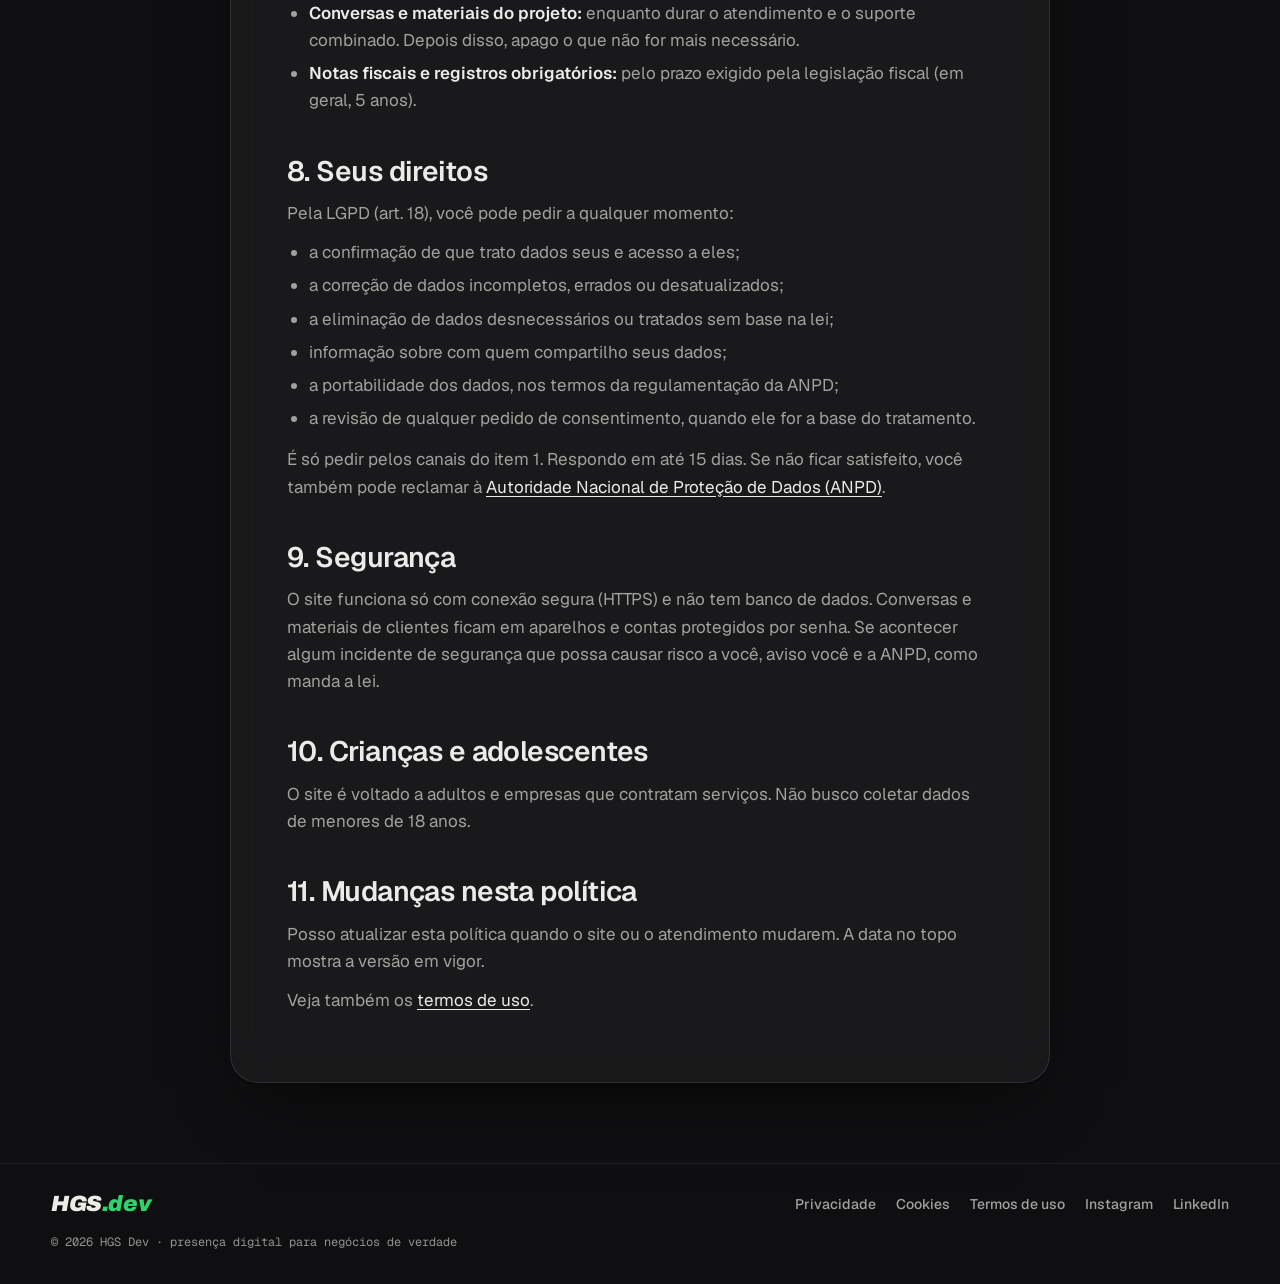
==== commit 5c4ac99e: "Abertura em toda visita Co-Authored-By: Claude Opus 5.5 <noreply@anthropic.com>" ====
--- a/privacidade.html
+++ b/privacidade.html
@@ -82,7 +82,6 @@
             <tr><th scope="col">Nome</th><th scope="col">Onde fica</th><th scope="col">Para que serve</th><th scope="col">Por quanto tempo</th></tr>
           </thead>
           <tbody>
-            <tr><td><code>hgs-intro</code></td><td>Armazenamento local</td><td>Mostrar a animação de abertura só na primeira visita</td><td>Até você limpar os dados do navegador</td></tr>
             <tr><td><code>hgs-aviso</code></td><td>Armazenamento local</td><td>Lembrar que você já viu o aviso de privacidade</td><td>Até você limpar os dados do navegador</td></tr>
           </tbody>
         </table>
